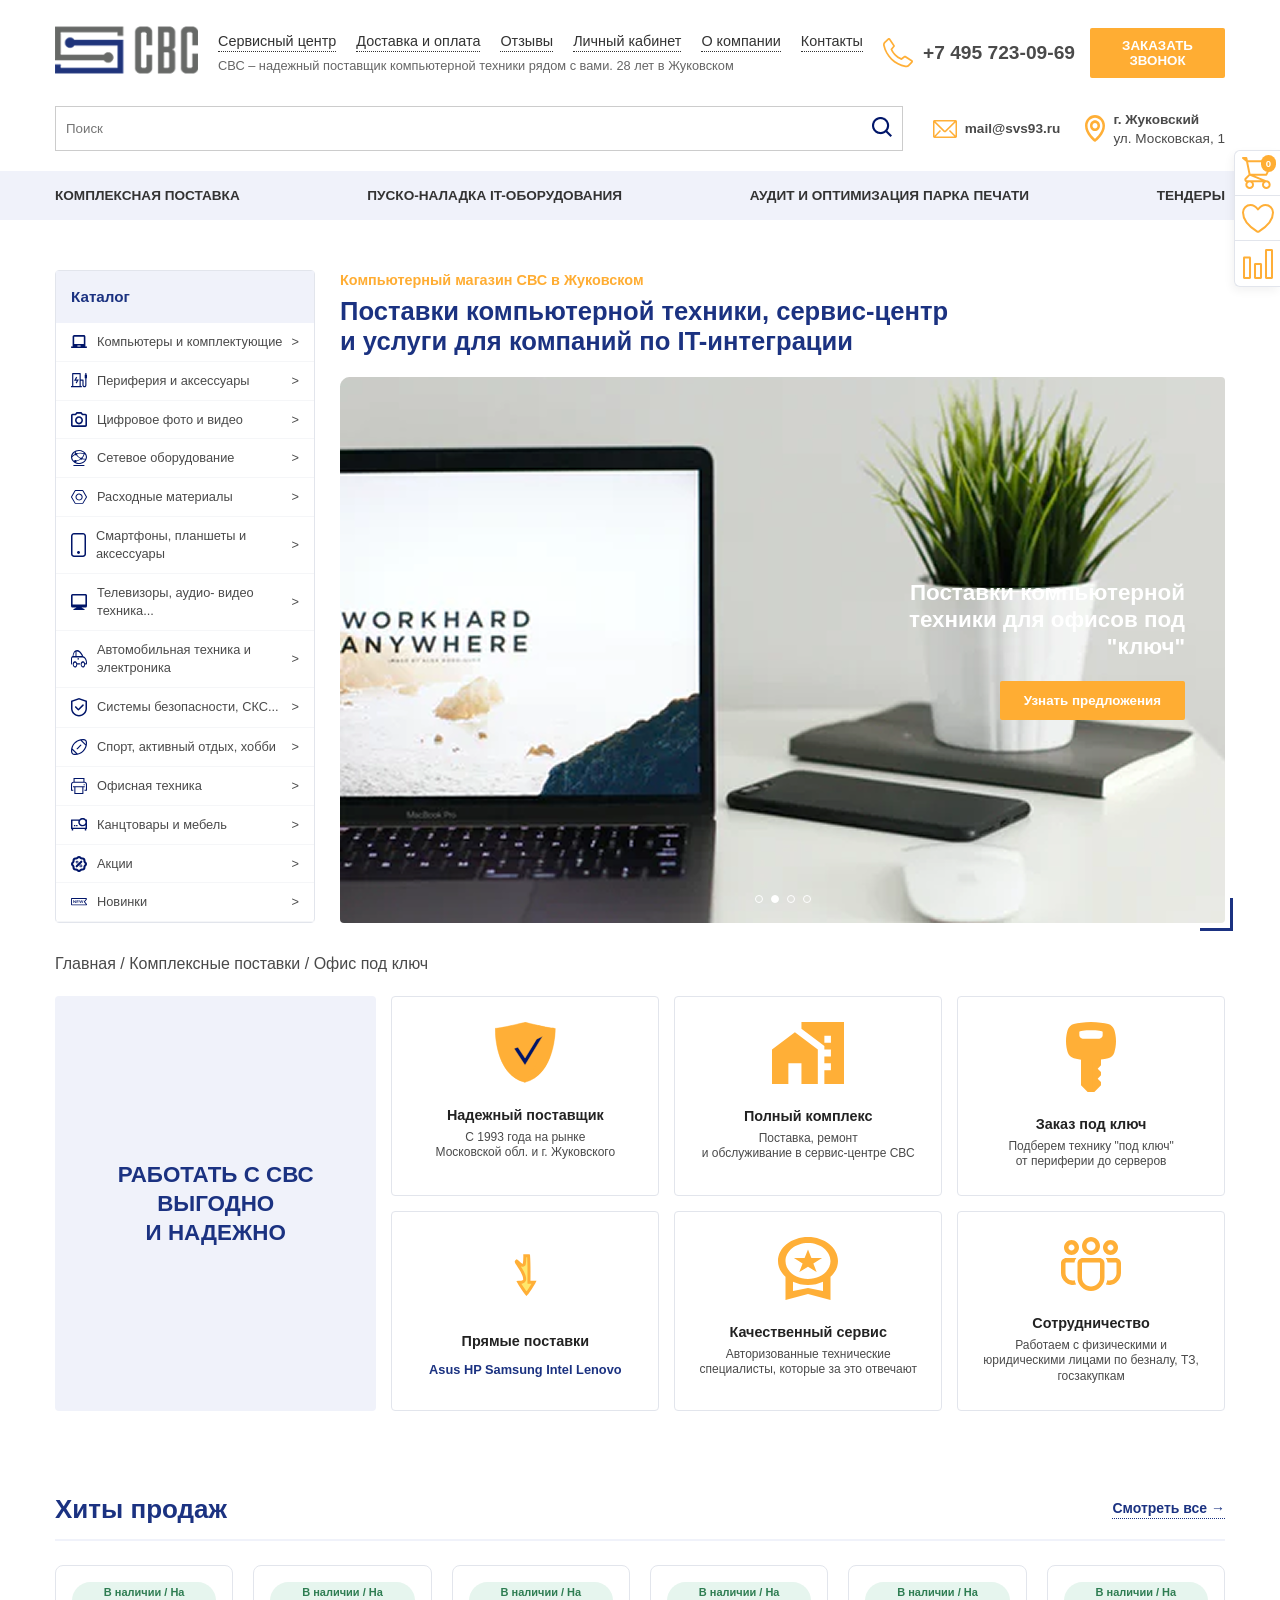
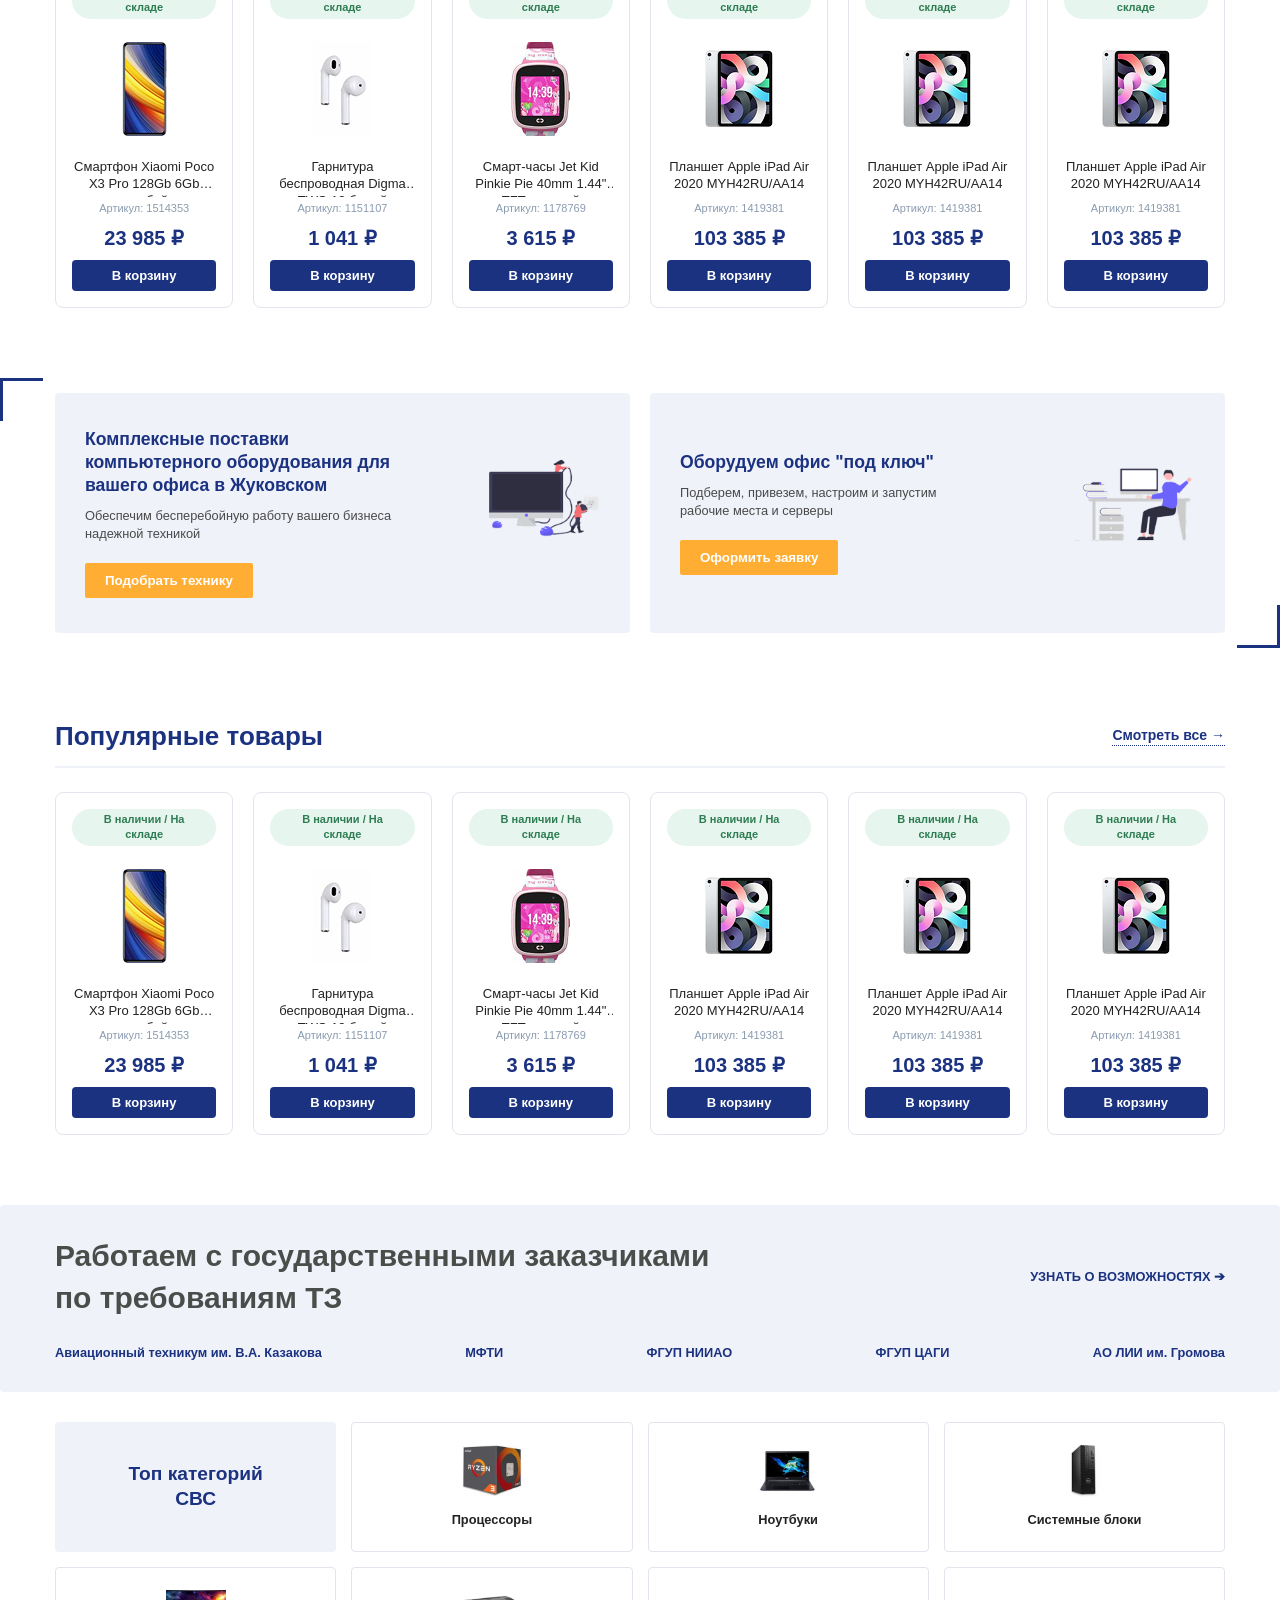
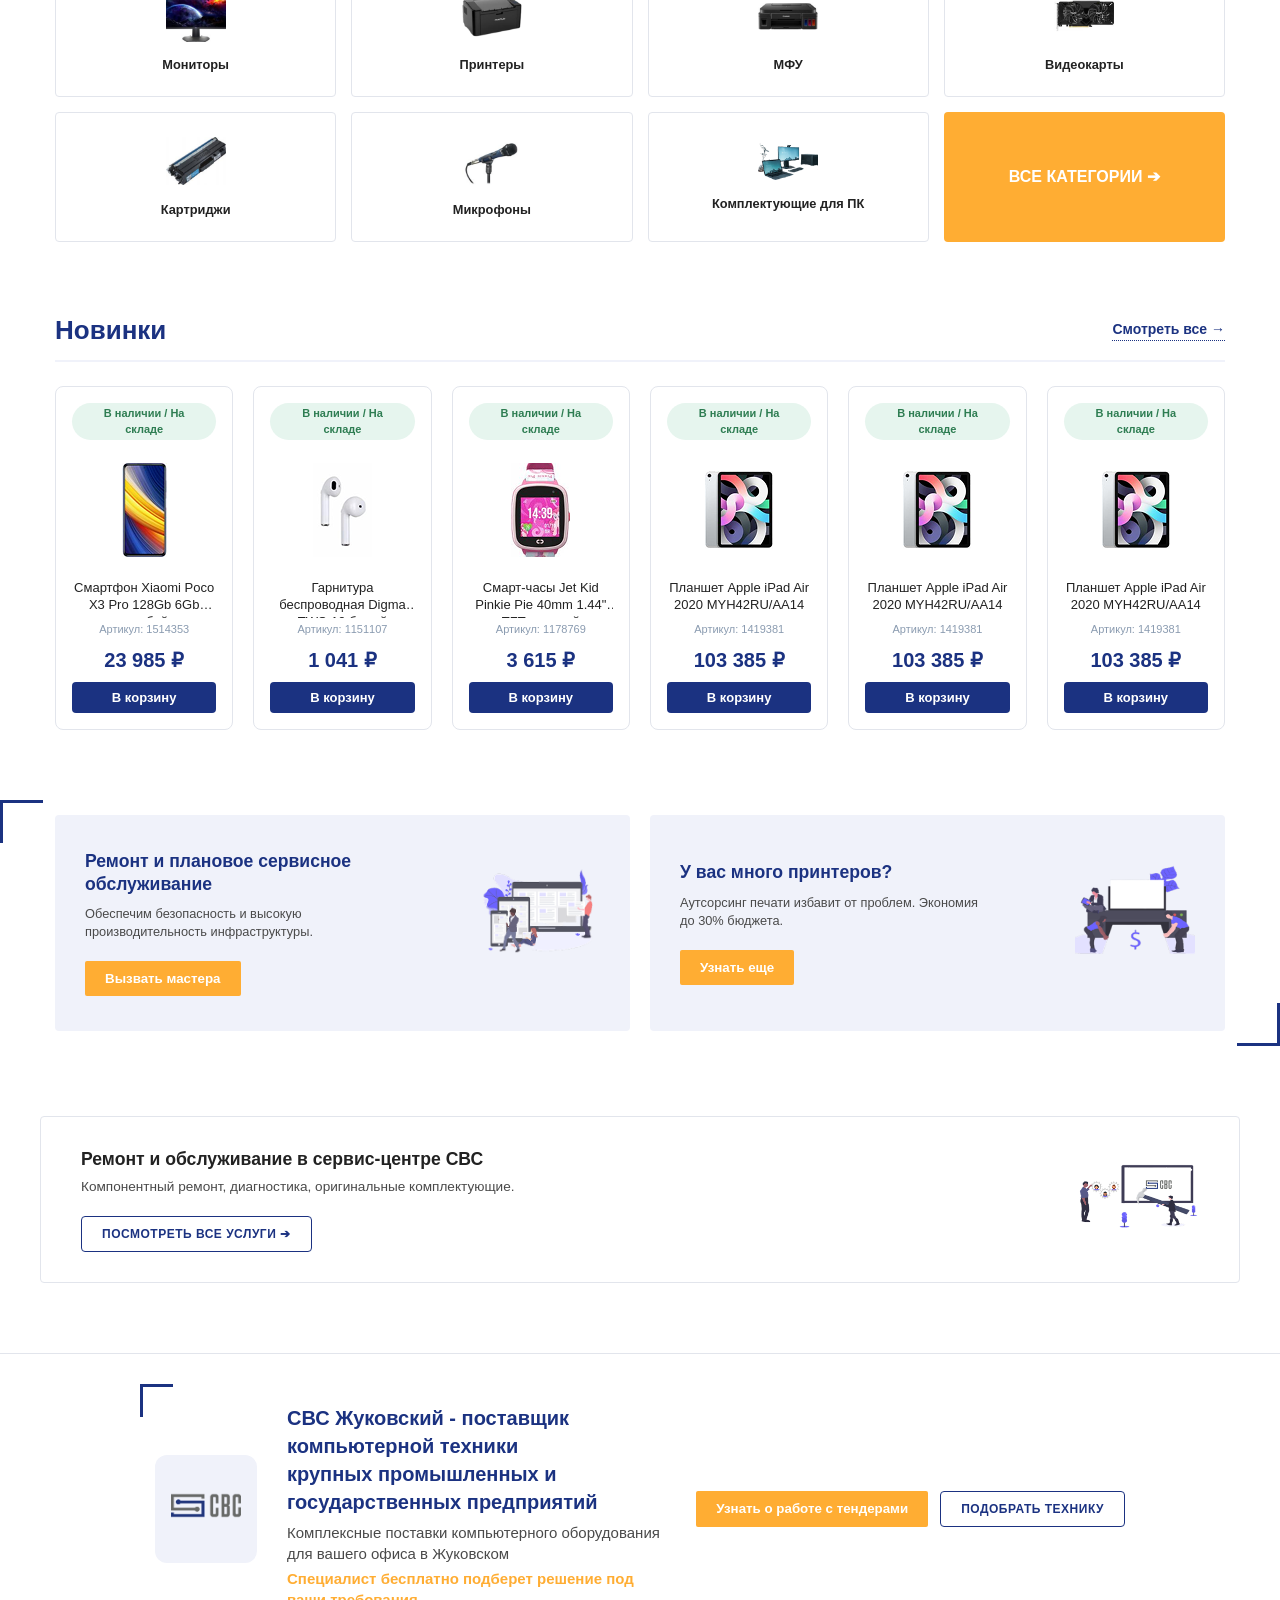
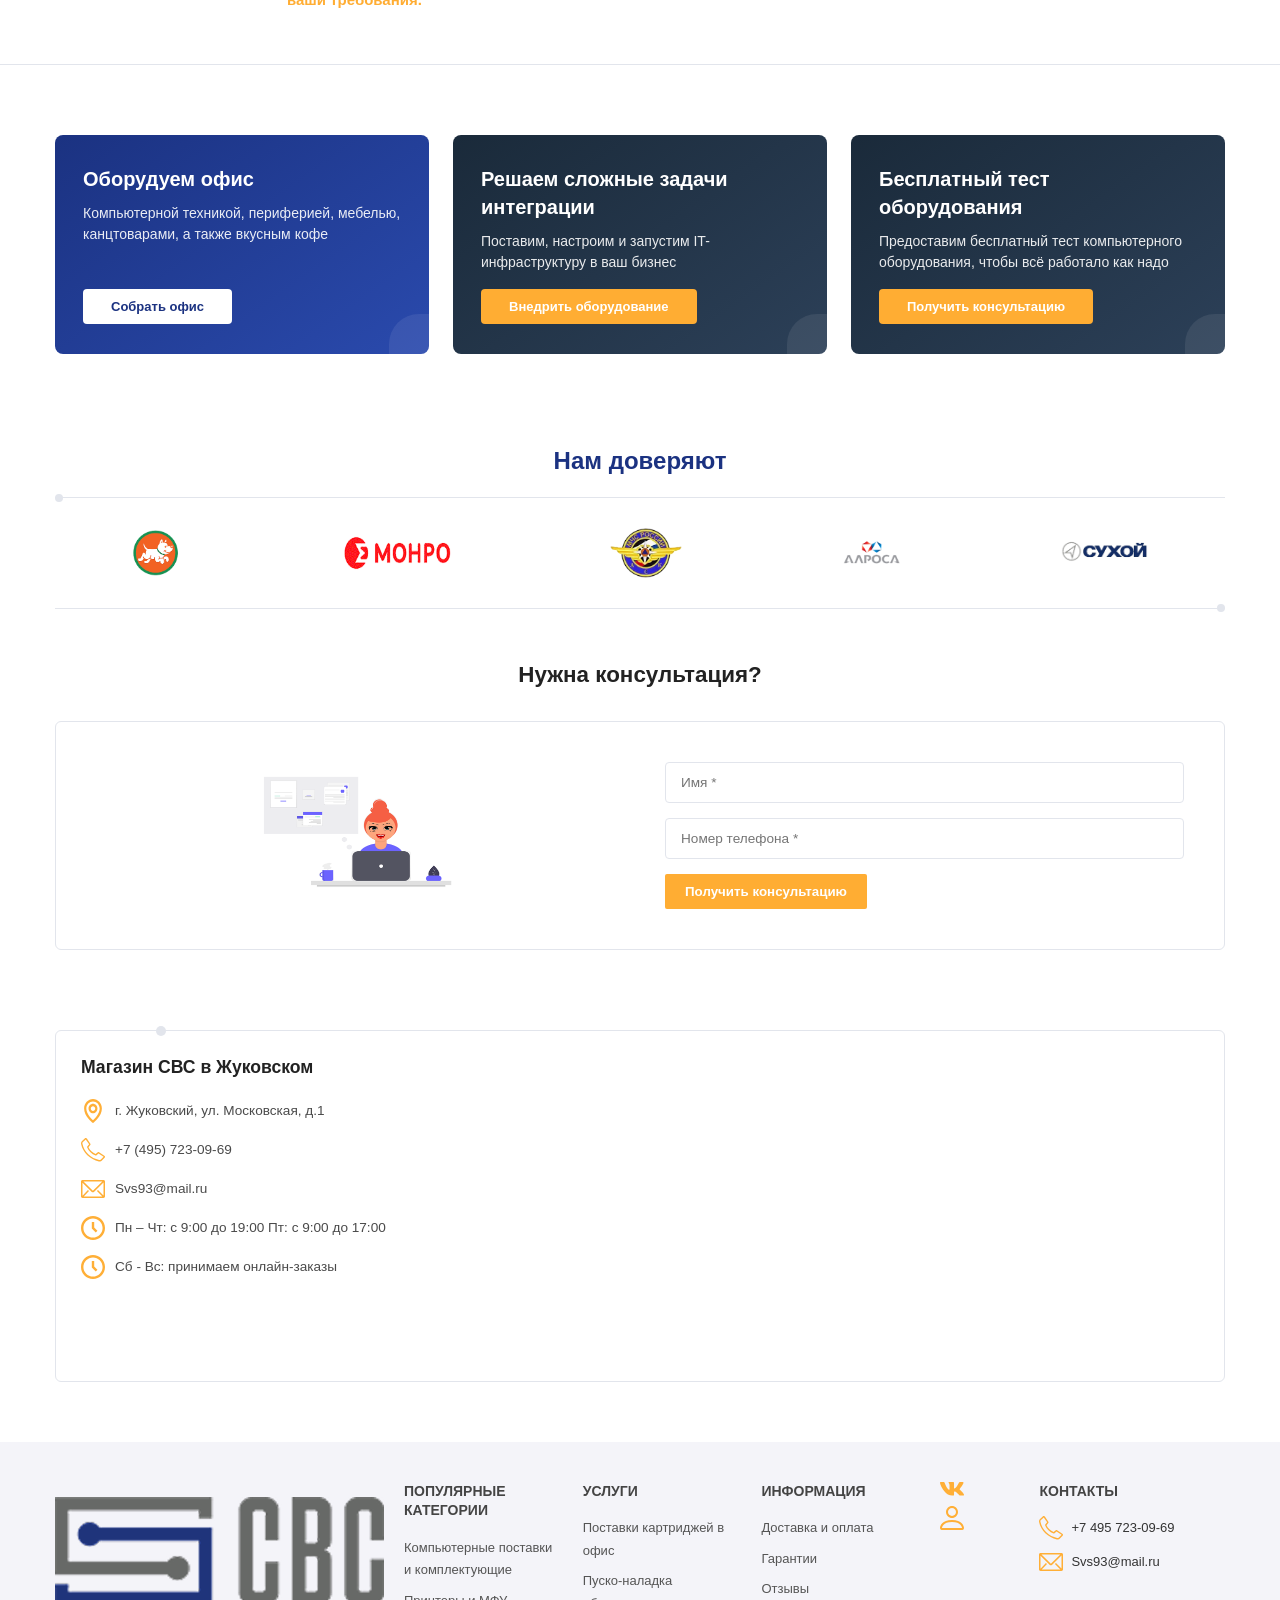
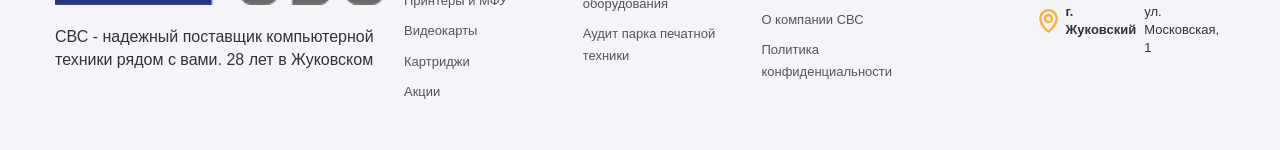
==== pages/office.html @ f5159ec9 "Add files via upload" ====
<!DOCTYPE html>
<html lang="ru">
<head>
    <meta charset="UTF-8">
    <meta name="viewport" content="width=device-width, initial-scale=1.0">
    <link rel="stylesheet" href="office.css">
    <title>СВС — Компьютерный магазин</title>
</head>
<body>

    <div class="side-widget">
        <div class="side-widget-item"><img src="../icons/cart.svg" alt="Корзина"><span class="side-widget-badge">0</span></div>
        <div class="side-widget-item"><img src="../icons/heart.svg" alt="Избранное"></div>
        <div class="side-widget-item"><img src="../icons/rating.svg" alt="Сравнение"></div>
    </div>

    <header class="site-header">
        <div class="container">
            <!-- ===== ВЕРХНЯЯ СТРОКА ===== -->
            <div class="header-top-row">
                <div class="logo-area">
                    <img src="../img/logo.png" alt="СВС" class="header-logo">
                </div>
                
                <div class="header-center-block">
                    <nav class="top-menu">
                        <a href="#">Сервисный центр</a>
                        <a href="#">Доставка и оплата</a>
                        <a href="#">Отзывы</a>
                        <a href="#">Личный кабинет</a>
                        <a href="#">О компании</a>
                        <a href="#">Контакты</a>
                    </nav>
                    <div class="slogan">СВС – надежный поставщик компьютерной техники рядом с вами. 28 лет в Жуковском</div>
                </div>

                <div class="header-contacts-right">
                    <div class="phone-block">
                        <img src="../icons/phone.svg" alt="Телефон" class="phone-icon">
                        <span class="phone-number">+7 495 723-09-69</span>
                    </div>
                    <button class="btn-orange-call">ЗАКАЗАТЬ ЗВОНОК</button>
                </div>
            </div>

            <!-- ===== СРЕДНЯЯ СТРОКА ===== -->
            <div class="header-middle-row">
                <div class="search-box">
                    <input type="text" placeholder="Поиск">
                    <button class="search-btn"><img src="../icons/search.png" alt="Поиск"></button>
                </div>
                <div class="info-contacts">
                    <div class="info-item">
                        <img src="../icons/mail.svg" alt="Email" class="info-icon">
                        <span><b>mail@svs93.ru</b></span>
                    </div>
                    <div class="info-item">
                        <img src="../icons/geo.svg" alt="Адрес" class="info-icon">
                        <span><b>г. Жуковский</b><br>ул. Московская, 1</span>
                    </div>
                </div>
            </div>
        </div>

        <!-- ===== НИЖНЯЯ НАВИГАЦИЯ ===== -->
        <nav class="header-bottom-nav">
            <div class="container nav-links">
                <a href="#">КОМПЛЕКСНАЯ ПОСТАВКА</a>
                <a href="#">ПУСКО-НАЛАДКА IT-ОБОРУДОВАНИЯ</a>
                <a href="#">АУДИТ И ОПТИМИЗАЦИЯ ПАРКА ПЕЧАТИ</a>
                <a href="#">ТЕНДЕРЫ</a>
            </div>
        </nav>
    </header>

    <main>
        <!-- ===== ГЕРОЙ-СЕКЦИЯ (уже с container) ===== -->
        <section class="hero-section container">
            <aside class="catalog-menu">
                <div class="catalog-header">Каталог</div>
                <ul class="catalog-list">
                    <li class="catalog-item"><div class="catalog-item-left"><img src="../icons/pk.svg" class="catalog-icon"> Компьютеры и комплектующие</div><span>&gt;</span></li>
                    <li class="catalog-item"><div class="catalog-item-left"><img src="../icons/per.svg" class="catalog-icon"> Периферия и аксессуары</div><span>&gt;</span></li>
                    <li class="catalog-item"><div class="catalog-item-left"><img src="../icons/camera.svg" class="catalog-icon"> Цифровое фото и видео</div><span>&gt;</span></li>
                    <li class="catalog-item"><div class="catalog-item-left"><img src="../icons/provolka.svg" class="catalog-icon"> Сетевое оборудование</div><span>&gt;</span></li>
                    <li class="catalog-item"><div class="catalog-item-left"><img src="../icons/gaika.svg" class="catalog-icon"> Расходные материалы</div><span>&gt;</span></li>
                    <li class="catalog-item"><div class="catalog-item-left"><img src="../icons/mp.svg" class="catalog-icon"> Смартфоны, планшеты и аксессуары</div><span>&gt;</span></li>
                    <li class="catalog-item"><div class="catalog-item-left"><img src="../icons/monitor.svg" class="catalog-icon"> Телевизоры, аудио- видео техника...</div><span>&gt;</span></li>
                    <li class="catalog-item"><div class="catalog-item-left"><img src="../icons/auto.svg" class="catalog-icon"> Автомобильная техника и электроника</div><span>&gt;</span></li>
                    <li class="catalog-item"><div class="catalog-item-left"><img src="../icons/shield.svg" class="catalog-icon"> Системы безопасности, СКС...</div><span>&gt;</span></li>
                    <li class="catalog-item"><div class="catalog-item-left"><img src="../icons/sport.svg" class="catalog-icon"> Спорт, активный отдых, хобби</div><span>&gt;</span></li>
                    <li class="catalog-item"><div class="catalog-item-left"><img src="../icons/printer.svg" class="catalog-icon"> Офисная техника</div><span>&gt;</span></li>
                    <li class="catalog-item"><div class="catalog-item-left"><img src="../icons/cam.svg" class="catalog-icon"> Канцтовары и мебель</div><span>&gt;</span></li>
                    <li class="catalog-item"><div class="catalog-item-left"><img src="../icons/actions.svg" class="catalog-icon"> Акции</div><span>&gt;</span></li>
                    <li class="catalog-item"><div class="catalog-item-left"><img src="../icons/new.svg" class="catalog-icon"> Новинки</div><span>&gt;</span></li>
                </ul>
            </aside>

            <div class="hero-slider-wrapper bracket-bottom-right">
                <div class="hero-slider-text">
                    <h3>Компьютерный магазин СВС в Жуковском</h3>
                    <h1>Поставки компьютерной техники, сервис-центр<br>и услуги для компаний по IT-интеграции</h1>
                </div>
                <div class="hero-slider-image">
                    <div class="slider-overlay-text">Поставки компьютерной техники для офисов под "ключ"</div>
                    <button class="btn-orange" style="padding: 12px 24px; z-index: 2;">Узнать предложения</button>
                    <div class="slider-controls">
                        <div class="dot"></div><div class="dot active"></div><div class="dot"></div><div class="dot"></div>
                    </div>
                </div>
            </div>
        </section>
        <div class="container">
            <nav class="breadcrumbs">
                <a href="../index.html">Главная</a>
                <span class="sep">/</span>
                <a href="/catalog">Комплексные поставки</a>
                <span class="sep">/</span>
                <span class="current">Офис под ключ</span>
            </nav>
        </div>
        <!-- ===== ПРЕИМУЩЕСТВА ===== -->
        <section class="benefits-section">
            <div class="container">
                <div class="benefits-grid">
                    <div class="benefit-card span-2-rows">Работать с СВС<br>ВЫГОДНО<br>И НАДЕЖНО</div>
                    <div class="benefit-card">
                        <div class="benefit-icon"><img src="../icons/shield2.svg" alt="check"></div>
                        <h4>Надежный поставщик</h4>
                        <p>С 1993 года на рынке<br>Московской обл. и г. Жуковского</p>
                    </div>
                    <div class="benefit-card">
                        <div class="benefit-icon"><img src="../icons/house.svg" alt="pc"></div>
                        <h4>Полный комплекс</h4>
                        <p>Поставка, ремонт<br>и обслуживание в сервис-центре СВС</p>
                    </div>
                    <div class="benefit-card">
                        <div class="benefit-icon"><img src="../icons/key.svg" alt="key"></div>
                        <h4>Заказ под ключ</h4>
                        <p>Подберем технику "под ключ"<br>от периферии до серверов</p>
                    </div>
                    <div class="benefit-card">
                        <div class="benefit-icon"><img src="../icons/del.svg" alt="delivery"></div>
                        <h4>Прямые поставки</h4>
                        <div class="brands-logos">Asus HP Samsung Intel Lenovo</div>
                    </div>
                    <div class="benefit-card">
                        <div class="benefit-icon"><img src="../icons/medal.svg" alt="medal"></div>
                        <h4>Качественный сервис</h4>
                        <p>Авторизованные технические специалисты, которые за это отвечают</p>
                    </div>
                    <div class="benefit-card">
                        <div class="benefit-icon"><img src="../icons/peoples.svg" alt="users"></div>
                        <h4>Сотрудничество</h4>
                        <p>Работаем с физическими и юридическими лицами по безналу, ТЗ, госзакупкам</p>
                    </div>
                </div>
            </div>
        </section>

        <!-- ===== ТОВАРЫ №1 (ХИТЫ ПРОДАЖ) ===== -->
        <section class="products-carousel">
            <div class="container">
                <div class="products-header">
                    <h2>Хиты продаж</h2>
                    <a href="#" class="view-all">Смотреть все →</a>
                </div>
                <div class="products-grid">
                    <div class="product-card">
                        <div class="product-badge">В наличии / На складе</div>
                        <div class="product-image"><img src="../img/product1.png" alt="Xiaomi Poco X3 Pro"></div>
                        <div class="product-title">Смартфон Xiaomi Poco X3 Pro 128Gb 6Gb голубой</div>
                        <div class="product-art">Артикул: 1514353</div>
                        <div class="product-price">23 985 ₽</div>
                        <button class="btn-add-cart">В корзину</button>
                    </div>
                    <div class="product-card">
                        <div class="product-badge">В наличии / На складе</div>
                        <div class="product-image"><img src="../img/product2.png" alt="Гарнитура Digma"></div>
                        <div class="product-title">Гарнитура беспроводная Digma TWS-10 белый</div>
                        <div class="product-art">Артикул: 1151107</div>
                        <div class="product-price">1 041 ₽</div>
                        <button class="btn-add-cart">В корзину</button>
                    </div>
                    <div class="product-card">
                        <div class="product-badge">В наличии / На складе</div>
                        <div class="product-image"><img src="../img/product3.png" alt="Смарт-часы Jet Kid"></div>
                        <div class="product-title">Смарт-часы Jet Kid Pinkie Pie 40mm 1.44" TFT розовый</div>
                        <div class="product-art">Артикул: 1178769</div>
                        <div class="product-price">3 615 ₽</div>
                        <button class="btn-add-cart">В корзину</button>
                    </div>
                    <div class="product-card">
                        <div class="product-badge">В наличии / На складе</div>
                        <div class="product-image"><img src="../img/product4.png" alt="Apple iPad Air 2020"></div>
                        <div class="product-title">Планшет Apple iPad Air 2020 MYH42RU/AA14</div>
                        <div class="product-art">Артикул: 1419381</div>
                        <div class="product-price">103 385 ₽</div>
                        <button class="btn-add-cart">В корзину</button>
                    </div>
                    <div class="product-card">
                        <div class="product-badge">В наличии / На складе</div>
                        <div class="product-image"><img src="../img/product4.png" alt="Apple iPad Air 2020"></div>
                        <div class="product-title">Планшет Apple iPad Air 2020 MYH42RU/AA14</div>
                        <div class="product-art">Артикул: 1419381</div>
                        <div class="product-price">103 385 ₽</div>
                        <button class="btn-add-cart">В корзину</button>
                    </div>
                    <div class="product-card">
                        <div class="product-badge">В наличии / На складе</div>
                        <div class="product-image"><img src="../img/product4.png" alt="Apple iPad Air 2020"></div>
                        <div class="product-title">Планшет Apple iPad Air 2020 MYH42RU/AA14</div>
                        <div class="product-art">Артикул: 1419381</div>
                        <div class="product-price">103 385 ₽</div>
                        <button class="btn-add-cart">В корзину</button>
                    </div>
                </div>
            </div>
        </section>

        <!-- ===== КОМПЛЕКСНЫЕ ПОСТАВКИ (ПАРНЫЕ БАННЕРЫ) ===== -->
        <section class="bracket-wrapper">
            <div class="container">
                <div class="twin-banners">
                    <div class="twin-card">
                        <div class="twin-info">
                            <h3>Комплексные поставки компьютерного оборудования для вашего офиса в Жуковском</h3>
                            <p>Обеспечим бесперебойную работу вашего бизнеса надежной техникой</p>
                            <button class="btn-orange">Подобрать технику</button>
                        </div>
                        <div class="twin-icon"><img src="../img/undraw_monitor_iqpq-removebg-preview 1.png" alt="pc"></div>
                    </div>
                    <div class="twin-card">
                        <div class="twin-info">
                            <h3>Оборудуем офис "под ключ"</h3>
                            <p>Подберем, привезем, настроим и запустим рабочие места и серверы</p>
                            <button class="btn-orange">Оформить заявку</button>
                        </div>
                        <div class="twin-icon"><img src="../img/ssss.png" alt="admin"></div>
                    </div>
                </div>
            </div>
        </section>

        <!-- ===== ТОВАРЫ №2 (ПОСЛЕ БАННЕРОВ) ===== -->
        <section class="products-carousel">
            <div class="container">
                <div class="products-header">
                    <h2>Популярные товары</h2>
                    <a href="#" class="view-all">Смотреть все →</a>
                </div>
                <div class="products-grid">
                    <div class="product-card">
                        <div class="product-badge">В наличии / На складе</div>
                        <div class="product-image"><img src="../img/product1.png" alt="Xiaomi Poco X3 Pro"></div>
                        <div class="product-title">Смартфон Xiaomi Poco X3 Pro 128Gb 6Gb голубой</div>
                        <div class="product-art">Артикул: 1514353</div>
                        <div class="product-price">23 985 ₽</div>
                        <button class="btn-add-cart">В корзину</button>
                    </div>
                    <div class="product-card">
                        <div class="product-badge">В наличии / На складе</div>
                        <div class="product-image"><img src="../img/product2.png" alt="Гарнитура Digma"></div>
                        <div class="product-title">Гарнитура беспроводная Digma TWS-10 белый</div>
                        <div class="product-art">Артикул: 1151107</div>
                        <div class="product-price">1 041 ₽</div>
                        <button class="btn-add-cart">В корзину</button>
                    </div>
                    <div class="product-card">
                        <div class="product-badge">В наличии / На складе</div>
                        <div class="product-image"><img src="../img/product3.png" alt="Смарт-часы Jet Kid"></div>
                        <div class="product-title">Смарт-часы Jet Kid Pinkie Pie 40mm 1.44" TFT розовый</div>
                        <div class="product-art">Артикул: 1178769</div>
                        <div class="product-price">3 615 ₽</div>
                        <button class="btn-add-cart">В корзину</button>
                    </div>
                    <div class="product-card">
                        <div class="product-badge">В наличии / На складе</div>
                        <div class="product-image"><img src="../img/product4.png" alt="Apple iPad Air 2020"></div>
                        <div class="product-title">Планшет Apple iPad Air 2020 MYH42RU/AA14</div>
                        <div class="product-art">Артикул: 1419381</div>
                        <div class="product-price">103 385 ₽</div>
                        <button class="btn-add-cart">В корзину</button>
                    </div>
                    <div class="product-card">
                        <div class="product-badge">В наличии / На складе</div>
                        <div class="product-image"><img src="../img/product4.png" alt="Apple iPad Air 2020"></div>
                        <div class="product-title">Планшет Apple iPad Air 2020 MYH42RU/AA14</div>
                        <div class="product-art">Артикул: 1419381</div>
                        <div class="product-price">103 385 ₽</div>
                        <button class="btn-add-cart">В корзину</button>
                    </div>
                    <div class="product-card">
                        <div class="product-badge">В наличии / На складе</div>
                        <div class="product-image"><img src="../img/product4.png" alt="Apple iPad Air 2020"></div>
                        <div class="product-title">Планшет Apple iPad Air 2020 MYH42RU/AA14</div>
                        <div class="product-art">Артикул: 1419381</div>
                        <div class="product-price">103 385 ₽</div>
                        <button class="btn-add-cart">В корзину</button>
                    </div>
                </div>
            </div>
        </section>

        <!-- ===== ГОСЗАКУПКИ ===== -->
        <section class="gov-banner">
            <div class="container">
                <div class="gov-header">
                    <h3>Работаем с государственными заказчиками <br>по требованиям ТЗ</h3>
                    <a href="#">УЗНАТЬ О ВОЗМОЖНОСТЯХ ➔</a>
                </div>
                <div class="gov-logos">
                    <div>Авиационный техникум им. В.А. Казакова</div>
                    <div>МФТИ</div>
                    <div>ФГУП НИИАО</div>
                    <div>ФГУП ЦАГИ</div>
                    <div>АО ЛИИ им. Громова</div>
                </div>
            </div>
        </section>

        <!-- ===== ТОП КАТЕГОРИЙ ===== -->
        <section class="category-grid">
            <div class="container">
                <div class="category-grid-wrapper">
                    <!-- Заголовок -->
                    <div class="cat-box title-box">
                        <h3>Топ категорий<br>СВС</h3>
                    </div>
                    
                    <!-- Карточки категорий -->
                    <a href="#" class="cat-box">
                        <div class="cat-img"><img src="../img/proc.png" alt="Процессоры"></div>
                        <div class="cat-title">Процессоры</div>
                    </a>
                    
                    <a href="#" class="cat-box">
                        <div class="cat-img"><img src="../img/nout.png" alt="Ноутбуки"></div>
                        <div class="cat-title">Ноутбуки</div>
                    </a>
                    
                    <a href="#" class="cat-box">
                        <div class="cat-img"><img src="../img/system.png" alt="Системные блоки"></div>
                        <div class="cat-title">Системные блоки</div>
                    </a>
                    
                    <a href="#" class="cat-box">
                        <div class="cat-img"><img src="../img/mon.png" alt="Мониторы"></div>
                        <div class="cat-title">Мониторы</div>
                    </a>
                    
                    <a href="#" class="cat-box">
                        <div class="cat-img"><img src="../img/printer.png" alt="Принтеры"></div>
                        <div class="cat-title">Принтеры</div>
                    </a>
                    
                    <a href="#" class="cat-box">
                        <div class="cat-img"><img src="../img/mfu.png" alt="МФУ"></div>
                        <div class="cat-title">МФУ</div>
                    </a>
                    
                    <a href="#" class="cat-box">
                        <div class="cat-img"><img src="../img/videocards.png" alt="Видеокарты"></div>
                        <div class="cat-title">Видеокарты</div>
                    </a>
                    
                    <a href="#" class="cat-box">
                        <div class="cat-img"><img src="../img/cartridge.png" alt="Картриджи"></div>
                        <div class="cat-title">Картриджи</div>
                    </a>
                    
                    <a href="#" class="cat-box">
                        <div class="cat-img"><img src="../img/myc.png" alt="Микрофоны"></div>
                        <div class="cat-title">Микрофоны</div>
                    </a>
                    
                    <a href="#" class="cat-box">
                        <div class="cat-img"><img src="../img/tech.png" alt="Комплектующие для ПК"></div>
                        <div class="cat-title">Комплектующие для ПК</div>
                    </a>
                    
                    <!-- Кнопка "Все категории" -->
                    <div class="cat-box action-box">ВСЕ КАТЕГОРИИ ➔</div>
                </div>
            </div>
        </section>

        <!-- ===== ТОВАРЫ №3 (ПОСЛЕ КАТЕГОРИЙ) ===== -->
        <section class="products-carousel">
            <div class="container">
                <div class="products-header">
                    <h2>Новинки</h2>
                    <a href="#" class="view-all">Смотреть все →</a>
                </div>
                <div class="products-grid">
                    <div class="product-card">
                        <div class="product-badge">В наличии / На складе</div>
                        <div class="product-image"><img src="../img/product1.png" alt="Xiaomi Poco X3 Pro"></div>
                        <div class="product-title">Смартфон Xiaomi Poco X3 Pro 128Gb 6Gb голубой</div>
                        <div class="product-art">Артикул: 1514353</div>
                        <div class="product-price">23 985 ₽</div>
                        <button class="btn-add-cart">В корзину</button>
                    </div>
                    <div class="product-card">
                        <div class="product-badge">В наличии / На складе</div>
                        <div class="product-image"><img src="../img/product2.png" alt="Гарнитура Digma"></div>
                        <div class="product-title">Гарнитура беспроводная Digma TWS-10 белый</div>
                        <div class="product-art">Артикул: 1151107</div>
                        <div class="product-price">1 041 ₽</div>
                        <button class="btn-add-cart">В корзину</button>
                    </div>
                    <div class="product-card">
                        <div class="product-badge">В наличии / На складе</div>
                        <div class="product-image"><img src="../img/product3.png" alt="Смарт-часы Jet Kid"></div>
                        <div class="product-title">Смарт-часы Jet Kid Pinkie Pie 40mm 1.44" TFT розовый</div>
                        <div class="product-art">Артикул: 1178769</div>
                        <div class="product-price">3 615 ₽</div>
                        <button class="btn-add-cart">В корзину</button>
                    </div>
                    <div class="product-card">
                        <div class="product-badge">В наличии / На складе</div>
                        <div class="product-image"><img src="../img/product4.png" alt="Apple iPad Air 2020"></div>
                        <div class="product-title">Планшет Apple iPad Air 2020 MYH42RU/AA14</div>
                        <div class="product-art">Артикул: 1419381</div>
                        <div class="product-price">103 385 ₽</div>
                        <button class="btn-add-cart">В корзину</button>
                    </div>
                    <div class="product-card">
                        <div class="product-badge">В наличии / На складе</div>
                        <div class="product-image"><img src="../img/product4.png" alt="Apple iPad Air 2020"></div>
                        <div class="product-title">Планшет Apple iPad Air 2020 MYH42RU/AA14</div>
                        <div class="product-art">Артикул: 1419381</div>
                        <div class="product-price">103 385 ₽</div>
                        <button class="btn-add-cart">В корзину</button>
                    </div>
                    <div class="product-card">
                        <div class="product-badge">В наличии / На складе</div>
                        <div class="product-image"><img src="../img/product4.png" alt="Apple iPad Air 2020"></div>
                        <div class="product-title">Планшет Apple iPad Air 2020 MYH42RU/AA14</div>
                        <div class="product-art">Артикул: 1419381</div>
                        <div class="product-price">103 385 ₽</div>
                        <button class="btn-add-cart">В корзину</button>
                    </div>
                </div>
            </div>
        </section>

        <!-- ===== РЕМОНТ И СЕРВИС ===== -->
        <section class="bracket-wrapper">
            <div class="container">
                <div class="twin-banners">
                    <div class="twin-card">
                        <div class="twin-info">
                            <h3>Ремонт и плановое сервисное обслуживание</h3>
                            <p>Обеспечим безопасность и высокую производительность инфраструктуры.</p>
                            <button class="btn-orange">Вызвать мастера</button>
                        </div>
                        <div class="twin-icon"><img src="../img/tools.png" alt="tools"></div>
                    </div>
                    <div class="twin-card">
                        <div class="twin-info">
                            <h3>У вас много принтеров?</h3>
                            <p>Аутсорсинг печати избавит от проблем. Экономия до 30% бюджета.</p>
                            <button class="btn-orange">Узнать еще</button>
                        </div>
                        <div class="twin-icon"><img src="../img/money.png" alt="printer"></div>
                    </div>
                </div>
            </div>
        </section>

        <!-- ===== СЕРВИСНЫЙ ЦЕНТР ===== -->
        <!-- ===== СЕРВИСНЫЙ ЦЕНТР ===== -->
        <section class="service-banner">
            <div class="container service-banner-inner">
                <div class="service-banner-content">
                    <h3>Ремонт и обслуживание в сервис-центре СВС</h3>
                    <p>Компонентный ремонт, диагностика, оригинальные комплектующие.</p>
                    <button class="btn-outline">Посмотреть все услуги ➔</button>
                </div>
                <div class="service-ill">
                    <img src="../img/repair.png" alt="repair">
                </div>
            </div>
        </section>

        <!-- ===== СВС ЖУКОВСКИЙ - ПОСТАВЩИК ===== -->
        <section class="supplier-banner">
            <div class="container">
                <div class="supplier-content">
                    <div class="supplier-icon"><img src="../img/logo.png" alt="СВС"></div>
                    <div class="supplier-text">
                        <h3>СВС Жуковский - поставщик компьютерной техники<br>крупных промышленных и государственных предприятий</h3>
                        <p>Комплексные поставки компьютерного оборудования для вашего офиса в Жуковском</p>
                        <p class="supplier-highlight">Специалист бесплатно подберет решение под ваши требования.</p>
                    </div>
                    <div class="supplier-buttons">
                        <button class="btn-orange">Узнать о работе с тендерами</button>
                        <button class="btn-outline">Подобрать технику</button>
                    </div>
                </div>
            </div>
        </section>

        <!-- ===== ОБОРУДУЕМ ОФИС ===== -->
        <section class="office-equip">
            <div class="container">
                <div class="office-equip-grid">
                    <div class="office-card blue-card">
                        <h3>Оборудуем офис</h3>
                        <p>Компьютерной техникой, периферией, мебелью, канцтоварами, а также вкусным кофе</p>
                        <button class="btn-white">Собрать офис</button>
                    </div>
                    <div class="office-card dark-card">
                        <h3>Решаем сложные задачи интеграции</h3>
                        <p>Поставим, настроим и запустим IT-инфраструктуру в ваш бизнес</p>
                        <button class="btn-orange">Внедрить оборудование</button>
                    </div>
                    <div class="office-card dark-card">
                        <h3>Бесплатный тест оборудования</h3>
                        <p>Предоставим бесплатный тест компьютерного оборудования, чтобы всё работало как надо</p>
                        <button class="btn-orange">Получить консультацию</button>
                    </div>
                </div>
            </div>
        </section>

        <!-- ===== НАМ ДОВЕРЯЮТ (БРЕНДЫ) ===== -->
        <section class="trust-section">
            <div class="container">
                <h3>Нам доверяют</h3>
                <div class="trust-line">
                    <img src="../img/c1.png" alt=""><img src="../img/c2.png" alt=""><img src="../img/c3.png" alt=""><img src="../img/c4.png" alt=""><img src="../img/c5.png" alt="">
                </div>
            </div>
        </section>

        <!-- ===== ФОРМА ОБРАТНОЙ СВЯЗИ ===== -->
        <section class="feedback-section">
            <div class="container">
                <div class="feedback-header">
                    <h2>Нужна консультация?</h2>
                </div>
                <div class="feedback-box">
                    <div class="feedback-ill"><img src="../img/sup.png" alt="support"></div>
                    <form>
                        <div class="form-group"><input type="text" placeholder="Имя *"></div>
                        <div class="form-group"><input type="tel" placeholder="Номер телефона *"></div>
                        <button type="button" class="btn-orange">Получить консультацию</button>
                    </form>
                </div>
            </div>
        </section>

        <!-- ===== КАРТА И КОНТАКТЫ ===== -->
        <section class="map-section">
            <div class="container">
                <div class="map-wrapper">
                    <div class="map-info">
                        <h3>Магазин СВС в Жуковском</h3>
                        <ul class="map-list">
                            <li><img src="../icons/geo.svg" alt="Адрес"> г. Жуковский, ул. Московская, д.1</li>
                            <li><img src="../icons/phone.svg" alt="Телефон"> +7 (495) 723-09-69</li>
                            <li><img src="../icons/mail.svg" alt="Email"> Svs93@mail.ru</li>
                            <li><img src="../icons/clock.svg" alt="Часы"> Пн – Чт: с 9:00 до 19:00 Пт: с 9:00 до 17:00</li>
                            <li><img src="../icons/clock.svg" alt="Часы"> Сб - Вс: принимаем онлайн-заказы</li>
                        </ul>
                    </div>
                    <div class="map-frame">
                        <iframe src="https://yandex.ru/map-widget/v1/?um=constructor%3A..." width="100%" height="100%" frameborder="0"></iframe>
                    </div>
                </div>
            </div>
        </section>
    </main>

    <!-- ===== ПОДВАЛ ===== -->
    <footer class="site-footer">
        <div class="container footer-grid">
            <div class="footer-col">
                <img src="../img/logo.png" alt="СВС" class="footer-logo">
                <p>СВС - надежный поставщик компьютерной техники рядом с вами. 28 лет в Жуковском</p>
            </div>

            <div class="footer-col">
                <h5>ПОПУЛЯРНЫЕ КАТЕГОРИИ</h5>
                <ul>
                    <li><a href="#">Компьютерные поставки и комплектующие</a></li>
                    <li><a href="#">Принтеры и МФУ</a></li>
                    <li><a href="#">Видеокарты</a></li>
                    <li><a href="#">Картриджи</a></li>
                    <li><a href="#">Акции</a></li>
                </ul>
            </div>

            <div class="footer-col">
                <h5>УСЛУГИ</h5>
                <ul>
                    <li><a href="#">Поставки картриджей в офис</a></li>
                    <li><a href="#">Пуско-наладка оборудования</a></li>
                    <li><a href="#">Аудит парка печатной техники</a></li>
                </ul>
            </div>

            <div class="footer-col">
                <h5>ИНФОРМАЦИЯ</h5>
                <ul>
                    <li><a href="#">Доставка и оплата</a></li>
                    <li><a href="#">Гарантии</a></li>
                    <li><a href="#">Отзывы</a></li>
                    <li><a href="#">О компании СВС</a></li>
                    <li><a href="#">Политика конфиденциальности</a></li>
                </ul>
            </div>

            <div class="footer-col footer-social">
                <img src="../icons/vk.svg" alt="VK">
                <img src="../icons/us.svg" alt="User">
            </div>

            <div class="footer-col footer-contacts">
                <h5>КОНТАКТЫ</h5>
                <p><img src="../icons/phone.svg" alt="тел"> +7 495 723-09-69</p>
                <p><img src="../icons/mail.svg" alt="почта"> Svs93@mail.ru</p>
                <p><img src="../icons/geo.svg" alt="адрес"> <b>г. Жуковский</b><br>ул. Московская, 1</p>
            </div>
        </div>
    </footer>

</body>
</html>
---- pages/office.css ----
/* --- БАЗОВЫЕ ПЕРЕМЕННЫЕ И СБРОС --- */
:root {
    --cbc-navy: #1b3281;
    --cbc-orange: #ffad33;
    --cbc-orange-hover: #fa9c15;
    --cbc-dark: #222222;
    --cbc-text: #4a4a4a;
    --cbc-gray-light: #f5f6f8;
    --cbc-lavender: #f0f2fa;
    --cbc-border: #e2e5ec;
    --font-main: 'Segoe UI', Tahoma, Geneva, Verdana, sans-serif;
}

* {
    box-sizing: border-box;
    margin: 0;
    padding: 0;
    font-family: var(--font-main);
}

body {
    color: var(--cbc-text);
    background-color: #ffffff;
    line-height: 1.4;
}

a {
    text-decoration: none;
    color: inherit;
}

.container {
    max-width: 1200px;
    margin: 0 auto;
    padding: 0 15px;
}

/* --- ПРАВЫЙ ПЛАВАЮЩИЙ ВИДЖЕТ --- */
.side-widget {
    position: fixed;
    right: 0;
    top: 150px;
    background: #fff;
    border: 1px solid var(--cbc-border);
    border-right: none;
    border-radius: 6px 0 0 6px;
    box-shadow: -2px 4px 10px rgba(0, 0, 0, 0.05);
    z-index: 100;
}

.side-widget-item {
    width: 45px;
    height: 45px;
    display: flex;
    align-items: center;
    justify-content: center;
    border-bottom: 1px solid var(--cbc-border);
    font-size: 1.2rem;
    color: var(--cbc-navy);
    cursor: pointer;
    position: relative;
}

.side-widget-item:last-child {
    border-bottom: none;
}

.side-widget-badge {
    position: absolute;
    top: 4px;
    right: 4px;
    background: var(--cbc-orange);
    color: #fff;
    font-size: 0.6rem;
    padding: 2px 5px;
    border-radius: 10px;
    font-weight: bold;
}

/* --- ШАПКА САЙТА --- */
.site-header {
    width: 100%;
    padding: 20px 0;
    background: #fff;
}

.header-top-row {
    display: flex;
    justify-content: space-between;
    align-items: center;
    gap: 20px;
}

.header-logo {
    height: 60px;
    width: auto;
}

.top-menu {
    display: flex;
    gap: 20px;
    margin-bottom: 5px;
}

.top-menu a {
    white-space: nowrap;
    font-size: 0.9rem;
    color: #333;
    text-decoration: none;
    border-bottom: 1px dotted #333;
}

.slogan {
    font-size: 0.8rem;
    color: #666;
}

.header-contacts-right {
    display: flex;
    align-items: center;
    gap: 15px;
}
.phone-block {
    display: flex;
    align-items: center;
    gap: 10px;
}
.phone-number {
    white-space: nowrap;
    font-weight: bold;
    font-size: 1.2rem;
}

.btn-orange-call {
    background: #ffad33;
    color: white;
    border: none;
    padding: 10px 20px;
    font-weight: bold;
    cursor: pointer;
    border-radius: 2px;
}
.btn-orange {
    background: #ffad33;
    color: white;
    border: none;
    padding: 10px 20px;
    font-weight: bold;
    cursor: pointer;
    border-radius: 2px;
}

.header-middle-row {
    display: flex;
    align-items: center;
    justify-content: space-between;
    margin-top: 20px;
    gap: 30px;
}

.search-box {
    flex: 1;
    display: flex;
    border: 1px solid #ccc;
}

.search-box input {
    flex: 1;
    padding: 10px;
    border: none;
    outline: none;
}

.search-btn {
    padding: 10px;
    background: none;
    border: none;
    cursor: pointer;
}

.info-contacts {
    display: flex;
    gap: 25px;
    font-size: 0.85rem;
}

.info-item {
    display: flex;
    align-items: center;
    gap: 8px;
}

.info-icon {
    font-size: 1.2rem;
}

.header-bottom-nav {
    background: #f0f2fa;
    margin-top: 20px;
    padding: 15px 0;
}

.nav-links {
    display: flex;
    justify-content: space-between;
    font-weight: bold;
    font-size: 0.85rem;
}

.nav-links a {
    color: #333;
    text-decoration: none;
}

/* --- ГЕРОЙ-СЕКЦИЯ (Каталог + Слайдер) --- */
.hero-section {
    display: grid;
    grid-template-columns: 260px 1fr;
    gap: 25px;
    padding: 30px 15px;
}

.catalog-menu {
    border: 1px solid var(--cbc-border);
    border-radius: 4px;
    background: #fff;
}

.catalog-header {
    background: var(--cbc-lavender);
    padding: 15px;
    font-weight: 700;
    color: var(--cbc-navy);
    font-size: 0.95rem;
}

.catalog-list {
    list-style: none;
}

.catalog-item {
    display: flex;
    justify-content: space-between;
    align-items: center;
    padding: 10px 15px;
    border-bottom: 1px solid var(--cbc-gray-light);
    font-size: 0.8rem;
    cursor: pointer;
}

.catalog-item:hover {
    background: var(--cbc-gray-light);
    color: var(--cbc-navy);
}

.catalog-item-left {
    display: flex;
    align-items: center;
    gap: 10px;
}

.catalog-icon {
    color: var(--cbc-navy);
    font-size: 1rem;
    width: 16px;
    text-align: center;
}

.hero-slider-wrapper {
    display: flex;
    flex-direction: column;
    position: relative;
}

.hero-slider-text {
    margin-bottom: 20px;
}

.hero-slider-text h3 {
    color: var(--cbc-orange);
    font-size: 0.9rem;
    font-weight: 700;
    margin-bottom: 5px;
}

.hero-slider-text h1 {
    color: var(--cbc-navy);
    font-size: 1.6rem;
    font-weight: 700;
    line-height: 1.2;
}

.hero-slider-image {
    background: url(../img/image\ 4.png);
    border-radius: 4px;
    flex-grow: 1;
    position: relative;
    display: flex;
    flex-direction: column;
    align-items: flex-end;
    justify-content: center;
    padding: 40px;
    color: #fff;
    text-align: right;
    overflow: hidden;
}

.hero-slider-image::before {
    background: url(../img/image\ 3.png);
    font-size: 8rem;
    position: absolute;
    left: 20px;
    top: 20px;
    opacity: 0.3;
}

.slider-overlay-text {
    font-size: 1.4rem;
    font-weight: 700;
    margin-bottom: 20px;
    max-width: 300px;
    z-index: 2;
    line-height: 1.2;
}

.slider-controls {
    position: absolute;
    bottom: 20px;
    left: 50%;
    transform: translateX(-50%);
    display: flex;
    gap: 8px;
    z-index: 2;
}

.dot {
    width: 8px;
    height: 8px;
    border-radius: 50%;
    border: 1px solid #fff;
}

.dot.active {
    background: #fff;
}

.bracket-bottom-right::after {
    content: '';
    position: absolute;
    bottom: -8px;
    right: -8px;
    width: 30px;
    height: 30px;
    border-bottom: 3px solid var(--cbc-navy);
    border-right: 3px solid var(--cbc-navy);
    pointer-events: none;
}

/* --- ПРЕИМУЩЕСТВА --- */
.benefits-section {
    padding: 20px 0 40px;
}

.benefits-grid {
    display: grid;
    grid-template-columns: 1.2fr repeat(3, 1fr);
    gap: 15px;
}

.benefit-card {
    border: 1px solid var(--cbc-border);
    border-radius: 4px;
    padding: 25px 20px;
    text-align: center;
    background: #fff;
}

.benefit-card.span-2-rows {
    grid-row: span 2;
    background: var(--cbc-lavender);
    border: none;
    display: flex;
    align-items: center;
    justify-content: center;
    color: var(--cbc-navy);
    font-size: 1.4rem;
    font-weight: 700;
    text-transform: uppercase;
    line-height: 1.3;
}

.benefit-icon {
    font-size: 2rem;
    color: var(--cbc-orange);
    margin-bottom: 10px;
}

.benefit-card h4 {
    color: var(--cbc-dark);
    font-size: 0.9rem;
    margin-bottom: 5px;
}

.benefit-card p {
    font-size: 0.75rem;
    color: var(--cbc-text);
    line-height: 1.3;
}

.brands-logos {
    display: flex;
    justify-content: center;
    gap: 10px;
    margin-top: 10px;
    color: var(--cbc-navy);
    font-weight: bold;
    font-size: 0.8rem;
}

/* ==========================================================
   НОВЫЕ БЛОКИ (ПЕРЕДЕЛАННЫЕ В ЕДИНОМ СТИЛЕ)
   ========================================================== */

/* --- 1. ТОВАРЫ (ХИТЫ ПРОДАЖ) --- */
.products-carousel {
    padding: 40px 0;
    background: #ffffff;
}

.products-header {
    display: flex;
    justify-content: space-between;
    align-items: center;
    margin-bottom: 24px;
    border-bottom: 2px solid var(--cbc-lavender);
    padding-bottom: 12px;
}

.products-header h2 {
    font-size: 26px;
    font-weight: 700;
    color: var(--cbc-navy);
}

.products-header .view-all {
    color: var(--cbc-navy);
    font-weight: 600;
    font-size: 14px;
    text-decoration: none;
    border-bottom: 1px dotted var(--cbc-navy);
}

.products-header .view-all:hover {
    color: var(--cbc-orange);
    border-bottom-color: var(--cbc-orange);
}

.products-grid {
    display: grid;
    grid-template-columns: repeat(6, 1fr);
    gap: 20px;
}

.product-card {
    background: #fff;
    border-radius: 8px;
    padding: 16px;
    text-align: center;
    transition: 0.25s;
    border: 1px solid var(--cbc-border);
    position: relative;
    display: flex;
    flex-direction: column;
    justify-content: space-between;
    height: 100%;
}

.product-card:hover {
    box-shadow: 0 6px 20px rgba(27, 50, 129, 0.10);
    transform: translateY(-4px);
    border-color: var(--cbc-navy);
}

.product-card::after {
    content: '';
    position: absolute;
    bottom: -1px;
    left: 20px;
    width: 40px;
    height: 3px;
    background: var(--cbc-orange);
    border-radius: 0 0 4px 4px;
    opacity: 0;
    transition: 0.25s;
}

.product-card:hover::after {
    opacity: 1;
    width: 60px;
}

.product-badge {
    font-size: 11px;
    color: #2e7d52;
    font-weight: 600;
    background: #e6f5ee;
    padding: 3px 12px;
    border-radius: 20px;
    display: inline-block;
    margin-bottom: 10px;
}

.product-image {
    min-height: 120px;
    display: flex;
    align-items: center;
    justify-content: center;
}

.product-image img {
    max-width: 100%;
    max-height: 120px;
    object-fit: contain;
}

.product-title {
    font-size: 13px;
    font-weight: 500;
    color: var(--cbc-dark);
    margin: 10px 0 4px;
    min-height: 38px;
    line-height: 1.3;
    display: -webkit-box;
    -webkit-line-clamp: 2;
    -webkit-box-orient: vertical;
    overflow: hidden;
}

.product-art {
    font-size: 11px;
    color: #8a9bb0;
}

.product-price {
    font-size: 20px;
    font-weight: 700;
    color: var(--cbc-navy);
    margin: 8px 0;
}

.btn-add-cart {
    background: var(--cbc-navy);
    color: #fff;
    border: none;
    padding: 8px 24px;
    border-radius: 4px;
    font-weight: 600;
    font-size: 13px;
    cursor: pointer;
    transition: 0.2s;
    margin-top: auto;
}

.btn-add-cart:hover {
    background: var(--cbc-orange);
}

/* --- АДАПТИВ ДЛЯ ТОВАРОВ --- */
@media (max-width: 1200px) {
    .products-grid {
        grid-template-columns: repeat(4, 1fr);
    }
}

@media (max-width: 992px) {
    .products-grid {
        grid-template-columns: repeat(3, 1fr);
        gap: 16px;
    }
}

@media (max-width: 768px) {
    .products-grid {
        grid-template-columns: repeat(2, 1fr);
        gap: 12px;
    }
    .product-card {
        padding: 12px;
    }
    .product-title {
        font-size: 12px;
        min-height: 32px;
    }
    .product-price {
        font-size: 16px;
    }
    .product-image img {
        max-height: 80px;
    }
}

@media (max-width: 480px) {
    .products-grid {
        grid-template-columns: repeat(2, 1fr);
        gap: 8px;
    }
    .product-card {
        padding: 8px;
    }
    .product-title {
        font-size: 11px;
        min-height: 28px;
    }
    .product-price {
        font-size: 14px;
    }
    .product-image img {
        max-height: 60px;
    }
    .btn-add-cart {
        font-size: 11px;
        padding: 6px 12px;
    }
    .products-header h2 {
        font-size: 18px;
    }
}

/* --- 2. ТОП КАТЕГОРИЙ --- */
.category-grid {
    margin: 30px 0;
}

.category-grid-wrapper {
    display: grid;
    grid-template-columns: repeat(4, 1fr);
    gap: 15px;
}

.cat-box {
    border: 1px solid var(--cbc-border);
    border-radius: 4px;
    padding: 15px;
    min-height: 130px;
    display: flex;
    flex-direction: column;
    justify-content: center;
    align-items: center;
    text-align: center;
    transition: 0.2s;
    background: #fff;
}

.cat-box:hover {
    box-shadow: 0 4px 12px rgba(0, 0, 0, 0.05);
    border-color: #d0d5e0;
}

.cat-img img {
    max-width: 60px;
    height: auto;
    margin-bottom: 8px;
}

.cat-title {
    font-size: 0.8rem;
    font-weight: 700;
    color: var(--cbc-dark);
}

.cat-box.title-box {
    background: var(--cbc-lavender);
    border: none;
}

.cat-box.title-box h3 {
    color: var(--cbc-navy);
    font-size: 1.2rem;
    text-align: center;
    line-height: 1.3;
}

.cat-box.action-box {
    background: var(--cbc-orange);
    border: none;
    color: #fff;
    font-weight: 700;
    font-size: 1rem;
    cursor: pointer;
}

.cat-box.action-box:hover {
    background: var(--cbc-orange-hover);
}

/* --- АДАПТИВ ДЛЯ КАТЕГОРИЙ --- */
@media (max-width: 992px) {
    .category-grid {
        grid-template-columns: repeat(3, 1fr);
        gap: 12px;
    }
    .cat-img img {
        max-width: 50px;
    }
    .cat-box.title-box h3 {
        font-size: 1rem;
    }
}

@media (max-width: 768px) {
    .category-grid {
        grid-template-columns: repeat(2, 1fr);
        gap: 10px;
    }
    .cat-box {
        min-height: 100px;
        padding: 12px;
    }
    .cat-img img {
        max-width: 40px;
    }
    .cat-title {
        font-size: 0.7rem;
    }
    .cat-box.title-box h3 {
        font-size: 0.9rem;
    }
}

@media (max-width: 480px) {
    .category-grid {
        grid-template-columns: repeat(2, 1fr);
        gap: 8px;
    }
    .cat-box {
        min-height: 80px;
        padding: 8px;
    }
    .cat-img img {
        max-width: 32px;
    }
    .cat-title {
        font-size: 0.65rem;
    }
    .cat-box.action-box {
        font-size: 0.8rem;
    }
}

/* --- 3. НАМ ДОВЕРЯЮТ ПОСТАВЛЯТЬ --- */
.trust-delivery {
    background: var(--cbc-lavender);
    padding: 60px 0;
    position: relative;
    margin: 20px 0;
}

.trust-delivery::before {
    content: '';
    position: absolute;
    top: 0;
    left: 30px;
    width: 40px;
    height: 40px;
    border-top: 3px solid var(--cbc-navy);
    border-left: 3px solid var(--cbc-navy);
}

.trust-delivery::after {
    content: '';
    position: absolute;
    bottom: 0;
    right: 30px;
    width: 40px;
    height: 40px;
    border-bottom: 3px solid var(--cbc-navy);
    border-right: 3px solid var(--cbc-navy);
}

.trust-delivery-header h2 {
    text-align: center;
    font-size: 26px;
    font-weight: 700;
    color: var(--cbc-navy);
    margin-bottom: 30px;
}

.trust-delivery-grid {
    display: grid;
    grid-template-columns: repeat(auto-fit, minmax(130px, 1fr));
    gap: 16px;
    max-width: 750px;
    margin: 0 auto;
}

.trust-delivery-item {
    background: #ffffff;
    border-radius: 8px;
    padding: 20px 12px;
    text-align: center;
    border: 1px solid transparent;
    transition: 0.2s;
}

.trust-delivery-item:hover {
    border-color: var(--cbc-navy);
    box-shadow: 0 4px 12px rgba(27, 50, 129, 0.08);
}

.td-icon img {
    width: 44px;
    height: 44px;
    object-fit: contain;
    opacity: 0.8;
    transition: 0.2s;
}

.trust-delivery-item:hover .td-icon img {
    opacity: 1;
    transform: scale(1.05);
}

.trust-delivery-item span {
    display: block;
    font-weight: 600;
    color: var(--cbc-dark);
    font-size: 13px;
    margin-top: 8px;
}

/* --- 4. СВС ЖУКОВСКИЙ - ПОСТАВЩИК (БАННЕР) --- */
.supplier-banner {
    background: #ffffff;
    padding: 50px 0;
    border-top: 1px solid var(--cbc-border);
    border-bottom: 1px solid var(--cbc-border);
    margin: 20px 0;
}

.supplier-content {
    display: flex;
    align-items: center;
    flex-wrap: wrap;
    gap: 30px;
    max-width: 1000px;
    margin: 0 auto;
    padding: 0 15px;
    position: relative;
}

.supplier-content::before {
    content: '';
    position: absolute;
    top: -20px;
    left: 0;
    width: 30px;
    height: 30px;
    border-top: 3px solid var(--cbc-navy);
    border-left: 3px solid var(--cbc-navy);
}

.supplier-icon {
    background: var(--cbc-lavender);
    padding: 16px;
    border-radius: 12px;
    flex-shrink: 0;
}

.supplier-icon img {
    width: 70px;
    height: 70px;
    object-fit: contain;
}

.supplier-text {
    flex: 1;
}

.supplier-text h3 {
    font-size: 20px;
    font-weight: 700;
    color: var(--cbc-navy);
    margin-bottom: 6px;
}

.supplier-text p {
    color: var(--cbc-text);
    font-size: 15px;
    margin: 4px 0;
}

.supplier-text .supplier-highlight {
    font-weight: 600;
    color: var(--cbc-orange);
}

.supplier-buttons {
    display: flex;
    flex-wrap: wrap;
    gap: 12px;
    flex-shrink: 0;
}

.btn-outline {
    background: transparent;
    border: 2px solid var(--cbc-navy);
    color: var(--cbc-navy);
    padding: 10px 24px;
    border-radius: 4px;
    font-weight: 600;
    font-size: 13px;
    cursor: pointer;
    transition: 0.2s;
    text-transform: uppercase;
    letter-spacing: 0.5px;
}

.btn-outline:hover {
    background: var(--cbc-navy);
    color: #fff;
}

/* --- 5. ОБОРУДУЕМ ОФИС --- */
.office-equip {
    padding: 50px 0;
    background: #ffffff;
}

.office-equip-grid {
    display: grid;
    grid-template-columns: repeat(3, 1fr);
    gap: 24px;
}

.office-card {
    padding: 30px 28px;
    border-radius: 8px;
    color: #fff;
    min-height: 200px;
    display: flex;
    flex-direction: column;
    justify-content: space-between;
    position: relative;
    overflow: hidden;
}

.office-card::after {
    content: '';
    position: absolute;
    bottom: 0;
    right: 0;
    width: 60px;
    height: 60px;
    opacity: 0.08;
    background: #fff;
    border-radius: 50% 0 0 0;
    transform: translate(20px, 20px);
}

.office-card h3 {
    font-size: 20px;
    font-weight: 700;
    margin-bottom: 10px;
    position: relative;
    z-index: 1;
}

.office-card p {
    font-size: 14px;
    opacity: 0.9;
    flex: 1;
    margin-bottom: 16px;
    position: relative;
    z-index: 1;
    line-height: 1.5;
}

.office-card .btn-white,
.office-card .btn-orange {
    align-self: flex-start;
    padding: 10px 28px;
    border-radius: 4px;
    font-weight: 600;
    font-size: 13px;
    border: none;
    cursor: pointer;
    transition: 0.2s;
    position: relative;
    z-index: 1;
}

.office-card .btn-white {
    background: #fff;
    color: var(--cbc-navy);
}

.office-card .btn-white:hover {
    background: var(--cbc-lavender);
}

.office-card .btn-orange {
    background: var(--cbc-orange);
    color: #fff;
}

.office-card .btn-orange:hover {
    background: var(--cbc-orange-hover);
}

.blue-card {
    background: linear-gradient(145deg, #1b3281, #2a4aad);
}

.dark-card {
    background: linear-gradient(145deg, #1a2a3a, #2c4058);
}

/* --- СИСТЕМНЫЕ СИННИЕ УГОЛКИ --- */
.bracket-wrapper {
    position: relative;
    padding: 15px 0;
    margin: 30px 0;
}

.bracket-wrapper::before {
    content: '';
    position: absolute;
    top: 0;
    left: 0;
    width: 40px;
    height: 40px;
    border-top: 3px solid var(--cbc-navy);
    border-left: 3px solid var(--cbc-navy);
    pointer-events: none;
}

.bracket-wrapper::after {
    content: '';
    position: absolute;
    bottom: 0;
    right: 0;
    width: 40px;
    height: 40px;
    border-bottom: 3px solid var(--cbc-navy);
    border-right: 3px solid var(--cbc-navy);
    pointer-events: none;
}

/* --- ПАРНЫЕ БАННЕРЫ --- */
.twin-banners {
    display: grid;
    grid-template-columns: 1fr 1fr;
    gap: 20px;
}

.twin-card {
    background: var(--cbc-lavender);
    padding: 35px 30px;
    border-radius: 4px;
    display: flex;
    justify-content: space-between;
    align-items: center;
}

.twin-info {
    max-width: 60%;
}

.twin-info h3 {
    color: var(--cbc-navy);
    font-size: 1.1rem;
    margin-bottom: 10px;
    line-height: 1.3;
}

.twin-info p {
    font-size: 0.8rem;
    margin-bottom: 20px;
}

.twin-icon {
    font-size: 4rem;
}

.twin-icon img {
    max-width: 120px;
    height: auto;
}

/* --- ГОСЗАКУПКИ --- */
.gov-banner {
    background: var(--cbc-lavender);
    padding: 30px;
    border-radius: 4px;
    margin: 30px 0;
}

.gov-header {
    display: flex;
    justify-content: space-between;
    align-items: center;
    margin-bottom: 25px;
}

.gov-header h3 {
    font-size: 30px;
    color: #4A4D4A;
}

.gov-header a {
    font-size: 0.8rem;
    color: var(--cbc-navy);
    font-weight: 700;
}

.gov-logos {
    display: flex;
    justify-content: space-between;
    align-items: center;
    color: var(--cbc-navy);
    font-weight: bold;
    font-size: 0.8rem;
    text-align: center;
}

/* --- СЕРВИСНЫЙ ЦЕНТР --- */
/* --- СЕРВИСНЫЙ ЦЕНТР --- */
.service-banner {
    padding: 40px 0;
    margin: 30px 0;
    background: #fff;
}

.service-banner-inner {
    border: 1px solid var(--cbc-border);
    border-radius: 4px;
    padding: 30px 40px;
    display: flex;
    justify-content: space-between;
    align-items: center;
    gap: 30px;
}

.service-banner-content h3 {
    font-size: 1.1rem;
    color: var(--cbc-dark);
    margin-bottom: 5px;
}

.service-banner-content p {
    font-size: 0.85rem;
    color: var(--cbc-text);
    margin-bottom: 20px;
}

.service-ill {
    flex-shrink: 0;
}

.service-ill img {
    max-width: 120px;
    height: auto;
}

.btn-outline {
    background: transparent;
    border: 1px solid var(--cbc-navy);
    color: var(--cbc-navy);
    padding: 10px 20px;
    border-radius: 4px;
    font-weight: 700;
    font-size: 0.75rem;
    cursor: pointer;
    text-transform: uppercase;
    transition: 0.2s;
}

.btn-outline:hover {
    background: var(--cbc-navy);
    color: #fff;
}

/* --- АДАПТИВ ДЛЯ СЕРВИСНОГО ЦЕНТРА --- */
@media (max-width: 768px) {
    .service-banner {
        padding: 20px 0;
        margin: 20px 0;
    }
    
    .service-banner-inner {
        flex-direction: column;
        text-align: center;
        padding: 20px;
    }
    
    .service-banner-content {
        width: 100%;
    }
    
    .service-banner-content .btn-outline {
        width: 100%;
    }
    
    .service-ill img {
        max-width: 80px;
    }
}

@media (max-width: 480px) {
    .service-banner-inner {
        padding: 15px;
    }
    
    .service-banner-content h3 {
        font-size: 0.95rem;
    }
    
    .service-banner-content p {
        font-size: 0.8rem;
    }
}

/* --- ДОВЕРИЕ --- */
.trust-section {
    margin: 40px 0;
    text-align: center;
    position: relative;
}

.trust-section h3 {
    font-size: 24px;
    color: var(--cbc-navy);
    margin-bottom: 20px;
}

.trust-line {
    border: 1px solid var(--cbc-border);
    border-left: none;
    border-right: none;
    padding: 30px 0;
    display: flex;
    justify-content: space-around;
    align-items: center;
    margin-top: 20px;
    position: relative;
}

.trust-line::before {
    content: '';
    position: absolute;
    top: -4px;
    left: 0;
    width: 8px;
    height: 8px;
    background: var(--cbc-border);
    border-radius: 50%;
}

.trust-line::after {
    content: '';
    position: absolute;
    bottom: -4px;
    right: 0;
    width: 8px;
    height: 8px;
    background: var(--cbc-border);
    border-radius: 50%;
}

.trust-line img {
    max-height: 50px;
    width: auto;
}

/* --- ФОРМА ОБРАТНОЙ СВЯЗИ --- */
.feedback-section {
    margin: 50px 0;
}

.feedback-header {
    text-align: center;
    margin-bottom: 30px;
}

.feedback-header h2 {
    color: var(--cbc-dark);
    font-size: 1.4rem;
    margin-bottom: 5px;
}

.feedback-header p {
    font-size: 0.9rem;
    color: var(--cbc-text);
}

.feedback-box {
    border: 1px solid var(--cbc-border);
    border-radius: 6px;
    padding: 40px;
    display: grid;
    grid-template-columns: 1fr 1fr;
    gap: 50px;
    align-items: center;
}

.feedback-ill {
    text-align: center;
}

.feedback-ill img {
    max-width: 200px;
    height: auto;
}

.form-group {
    margin-bottom: 15px;
}

.form-group input,
.form-group textarea {
    width: 100%;
    padding: 12px 15px;
    border: 1px solid var(--cbc-border);
    border-radius: 4px;
    font-size: 0.85rem;
}

.checkbox-group {
    display: flex;
    align-items: flex-start;
    gap: 10px;
    font-size: 0.7rem;
    color: #888;
    margin-top: 15px;
}

/* --- КАРТА И КОНТАКТЫ --- */
.map-section {
    padding: 30px 0;
    margin: 30px 0;
}

.map-wrapper {
    display: grid;
    grid-template-columns: 1fr 2fr;
    gap: 30px;
    border: 1px solid var(--cbc-border);
    border-radius: 6px;
    padding: 25px;
    position: relative;
    background: #fff;
}

.map-wrapper::before {
    content: '';
    position: absolute;
    top: -5px;
    left: 100px;
    width: 10px;
    height: 10px;
    background: var(--cbc-border);
    border-radius: 50%;
}

.map-info h3 {
    font-size: 1.1rem;
    color: var(--cbc-dark);
    margin-bottom: 20px;
    line-height: 1.3;
}

.map-list {
    list-style: none;
    font-size: 0.85rem;
    color: var(--cbc-text);
    padding: 0;
}

.map-list li {
    margin-bottom: 15px;
    display: flex;
    align-items: center;
    gap: 10px;
}

.map-list img {
    width: 24px;
    height: 24px;
    flex-shrink: 0;
}

.map-frame {
    border-radius: 4px;
    overflow: hidden;
    min-height: 300px;
}

.map-frame iframe {
    display: block;
    width: 100%;
    height: 100%;
    min-height: 300px;
    border: none;
}

/* --- АДАПТИВ ДЛЯ КАРТЫ --- */
@media (max-width: 992px) {
    .map-wrapper {
        grid-template-columns: 1fr;
        gap: 20px;
        padding: 20px;
    }
    .map-wrapper::before {
        display: none;
    }
    .map-frame {
        min-height: 250px;
    }
    .map-frame iframe {
        min-height: 250px;
    }
}

@media (max-width: 768px) {
    .map-section {
        padding: 20px 0;
        margin: 20px 0;
    }
    .map-wrapper {
        padding: 15px;
        gap: 15px;
    }
    .map-list li {
        font-size: 0.8rem;
        margin-bottom: 10px;
    }
    .map-list img {
        width: 20px;
        height: 20px;
    }
    .map-info h3 {
        font-size: 1rem;
    }
    .map-frame {
        min-height: 200px;
    }
    .map-frame iframe {
        min-height: 200px;
    }
}

@media (max-width: 480px) {
    .map-wrapper {
        padding: 12px;
    }
    .map-list li {
        font-size: 0.75rem;
        gap: 8px;
    }
    .map-list img {
        width: 16px;
        height: 16px;
    }
    .map-frame {
        min-height: 180px;
    }
    .map-frame iframe {
        min-height: 180px;
    }
}
/* --- ПОДВАЛ --- */
.site-footer {
    background-color: #f4f4f9;
    padding: 40px 0;
    color: #333;
    font-family: sans-serif;
}

.footer-grid {
    display: grid;
    grid-template-columns: 1.5fr 1fr 1fr 1fr 0.5fr 1fr;
    gap: 20px;
    align-items: start;
}

.footer-col h5 {
    font-size: 14px;
    margin-bottom: 15px;
    color: #444;
}

.footer-col ul {
    list-style: none;
    padding: 0;
}

.footer-col ul li {
    margin-bottom: 8px;
}

.footer-col a {
    text-decoration: none;
    color: #555;
    font-size: 13px;
}

.footer-social {
    display: flex;
    flex-direction: column;
    gap: 10px;
}

.footer-social img {
    width: 24px;
}

.footer-contacts p {
    font-size: 13px;
    margin-bottom: 10px;
    display: flex;
    align-items: center;
    gap: 8px;
}
.footer-contacts img {
    width: 24px;
    height: 24px;
}
.payment-methods img {
    width: 24px;
    height: 24px;
    margin-right: 5px;
}

/* --- АДАПТИВ ДЛЯ ПЛАНШЕТОВ --- */
@media (max-width: 992px) {
    .footer-grid {
        grid-template-columns: repeat(3, 1fr);
    }
    .office-equip-grid {
        grid-template-columns: repeat(2, 1fr);
    }
    .category-grid {
        grid-template-columns: repeat(3, 1fr);
    }
    .hero-section {
        grid-template-columns: 1fr;
    }
    .benefits-grid {
        grid-template-columns: repeat(2, 1fr);
    }
    .benefit-card.span-2-rows {
        grid-row: auto;
    }
    .twin-banners {
        grid-template-columns: 1fr;
    }
    .gov-header {
        flex-direction: column;
        text-align: center;
    }
    .gov-logos {
        flex-wrap: wrap;
        justify-content: center;
        gap: 15px;
    }
    .map-section {
        grid-template-columns: 1fr;
    }
}

/* =======================================================
   АДАПТИВ ДЛЯ МОБИЛЬНЫХ УСТРОЙСТВ (до 768px)
   ======================================================= */
@media (max-width: 768px) {
    html, body {
        overflow-x: hidden;
        width: 100%;
    }
    img {
        max-width: 100%;
        height: auto;
    }

    .side-widget {
        top: auto;
        bottom: 0;
        left: 0;
        width: 100%;
        display: flex;
        flex-direction: row;
        border-radius: 0;
        border: none;
        border-top: 1px solid var(--cbc-border);
    }
    .side-widget-item {
        width: 100%;
        height: 55px;
        border-bottom: none;
        border-right: 1px solid var(--cbc-border);
    }
    .side-widget-item:last-child {
        border-right: none;
    }
    body {
        padding-bottom: 55px;
    }

    .header-top-row {
        flex-direction: column;
        align-items: center;
        text-align: center;
    }
    .top-menu {
        flex-wrap: wrap;
        justify-content: center;
        gap: 10px;
    }
    .header-contacts-right {
        flex-direction: column;
        width: 100%;
    }
    .btn-orange-call, .btn-orange {
        width: 100%;
    }
    .header-middle-row {
        flex-direction: column;
        gap: 15px;
    }
    .search-box {
        width: 100%;
    }
    .info-contacts {
        flex-direction: column;
        align-items: flex-start;
        width: 100%;
        gap: 10px;
    }
    .header-bottom-nav .nav-links {
        flex-wrap: wrap;
        justify-content: center;
        gap: 15px;
        text-align: center;
    }

    .hero-section {
        display: none;
        grid-template-columns: 1fr;
        padding: 15px 0;
    }
    .hero-slider-image {
        display: none;
        min-height: 250px;
        padding: 20px;
    }
    .hero-slider-image::before {
        font-size: 5rem;
        left: 10px;
        top: 10px;
    }
    .hero-slider-text h1 {
        font-size: 1.3rem;
    }
    .slider-overlay-text {
        font-size: 1.1rem;
        margin-bottom: 30px;
    }

    .benefits-grid {
        grid-template-columns: 1fr;
        gap: 10px;
    }
    .benefit-card.span-2-rows {
        grid-row: auto;
        padding: 20px;
        font-size: 1.1rem;
    }

    .twin-banners {
        grid-template-columns: 1fr;
    }
    .twin-card {
        flex-direction: column;
        text-align: center;
        padding: 20px;
    }
    .twin-info {
        max-width: 100%;
    }
    .twin-icon img {
        max-width: 80px;
    }

    .gov-banner {
        padding: 20px;
    }
    .gov-header h3 {
        font-size: 1.5rem;
    }
    .gov-logos {
        flex-wrap: wrap;
        justify-content: center;
        gap: 15px;
    }

    .trust-delivery-grid {
        grid-template-columns: repeat(3, 1fr);
        gap: 12px;
    }
    .trust-delivery-item {
        padding: 14px 8px;
    }
    .td-icon img {
        width: 32px;
        height: 32px;
    }
    .trust-delivery-item span {
        font-size: 11px;
    }
    .trust-delivery::before,
    .trust-delivery::after {
        display: none;
    }

    .supplier-content {
        flex-direction: column;
        text-align: center;
    }
    .supplier-content::before {
        display: none;
    }
    .supplier-buttons {
        justify-content: center;
        width: 100%;
        flex-direction: column;
    }
    .supplier-buttons .btn-orange,
    .supplier-buttons .btn-outline {
        width: 100%;
        text-align: center;
    }
    .supplier-text h3 {
        font-size: 17px;
    }

    .office-equip-grid {
        grid-template-columns: 1fr;
        gap: 16px;
    }
    .office-card {
        padding: 24px 20px;
        min-height: 160px;
    }
    .office-card h3 {
        font-size: 18px;
    }
    .office-card .btn-white,
    .office-card .btn-orange {
        width: 100%;
        text-align: center;
    }

    .service-banner {
        flex-direction: column;
        text-align: center;
        padding: 20px;
        gap: 15px;
    }
    .service-banner .btn-outline {
        width: 100%;
    }
    .service-ill img {
        max-width: 80px;
    }

    .trust-line {
        flex-wrap: wrap;
        gap: 15px;
        border: none;
        padding: 10px 0;
    }
    .trust-line::before, 
    .trust-line::after {
        display: none;
    }
    .trust-line img {
        max-height: 35px;
    }

    .feedback-box {
        grid-template-columns: 1fr;
        padding: 20px;
        gap: 20px;
    }
    .feedback-ill {
        display: none;
    }

    .map-section {
        grid-template-columns: 1fr;
        padding: 20px;
    }
    .map-section::before {
        display: none;
    }
    .map-wrapper {
        height: 250px;
    }
    .map-wrapper iframe {
        height: 250px;
    }

    .footer-grid {
        grid-template-columns: 1fr;
        text-align: center;
        gap: 25px;
    }
    .footer-col img {
        width: 40%;
    }
    .footer-social {
        flex-direction: row;
        justify-content: center;
    }
    .footer-social img {
        width: 20px;
    }
    .footer-contacts p {
        justify-content: center;
    }
    .footer-contacts img {
        width: 12px;
    }
    .payment-methods {
        display: flex;
        justify-content: center;
    }
}

@media (max-width: 480px) {
    .products-grid {
        grid-template-columns: repeat(2, 1fr);
        gap: 8px;
    }
    .product-card {
        padding: 8px;
    }
    .product-title {
        font-size: 11px;
        min-height: 28px;
    }
    .product-price {
        font-size: 14px;
    }
    .product-image img {
        max-height: 60px;
    }
    .btn-add-cart {
        font-size: 11px;
        padding: 6px 12px;
    }
    .products-header h2 {
        font-size: 18px;
    }

    .category-grid {
        grid-template-columns: repeat(2, 1fr);
        gap: 8px;
    }
    .cat-box {
        min-height: 80px;
        padding: 8px;
    }
    .cat-img img {
        max-width: 32px;
    }
    .cat-title {
        font-size: 0.65rem;
    }
    .cat-box.title-box h3 {
        font-size: 0.8rem;
    }
    .cat-box.action-box {
        font-size: 0.8rem;
    }

    .trust-delivery-grid {
        grid-template-columns: repeat(2, 1fr);
    }

    .supplier-buttons {
        flex-direction: column;
    }
}
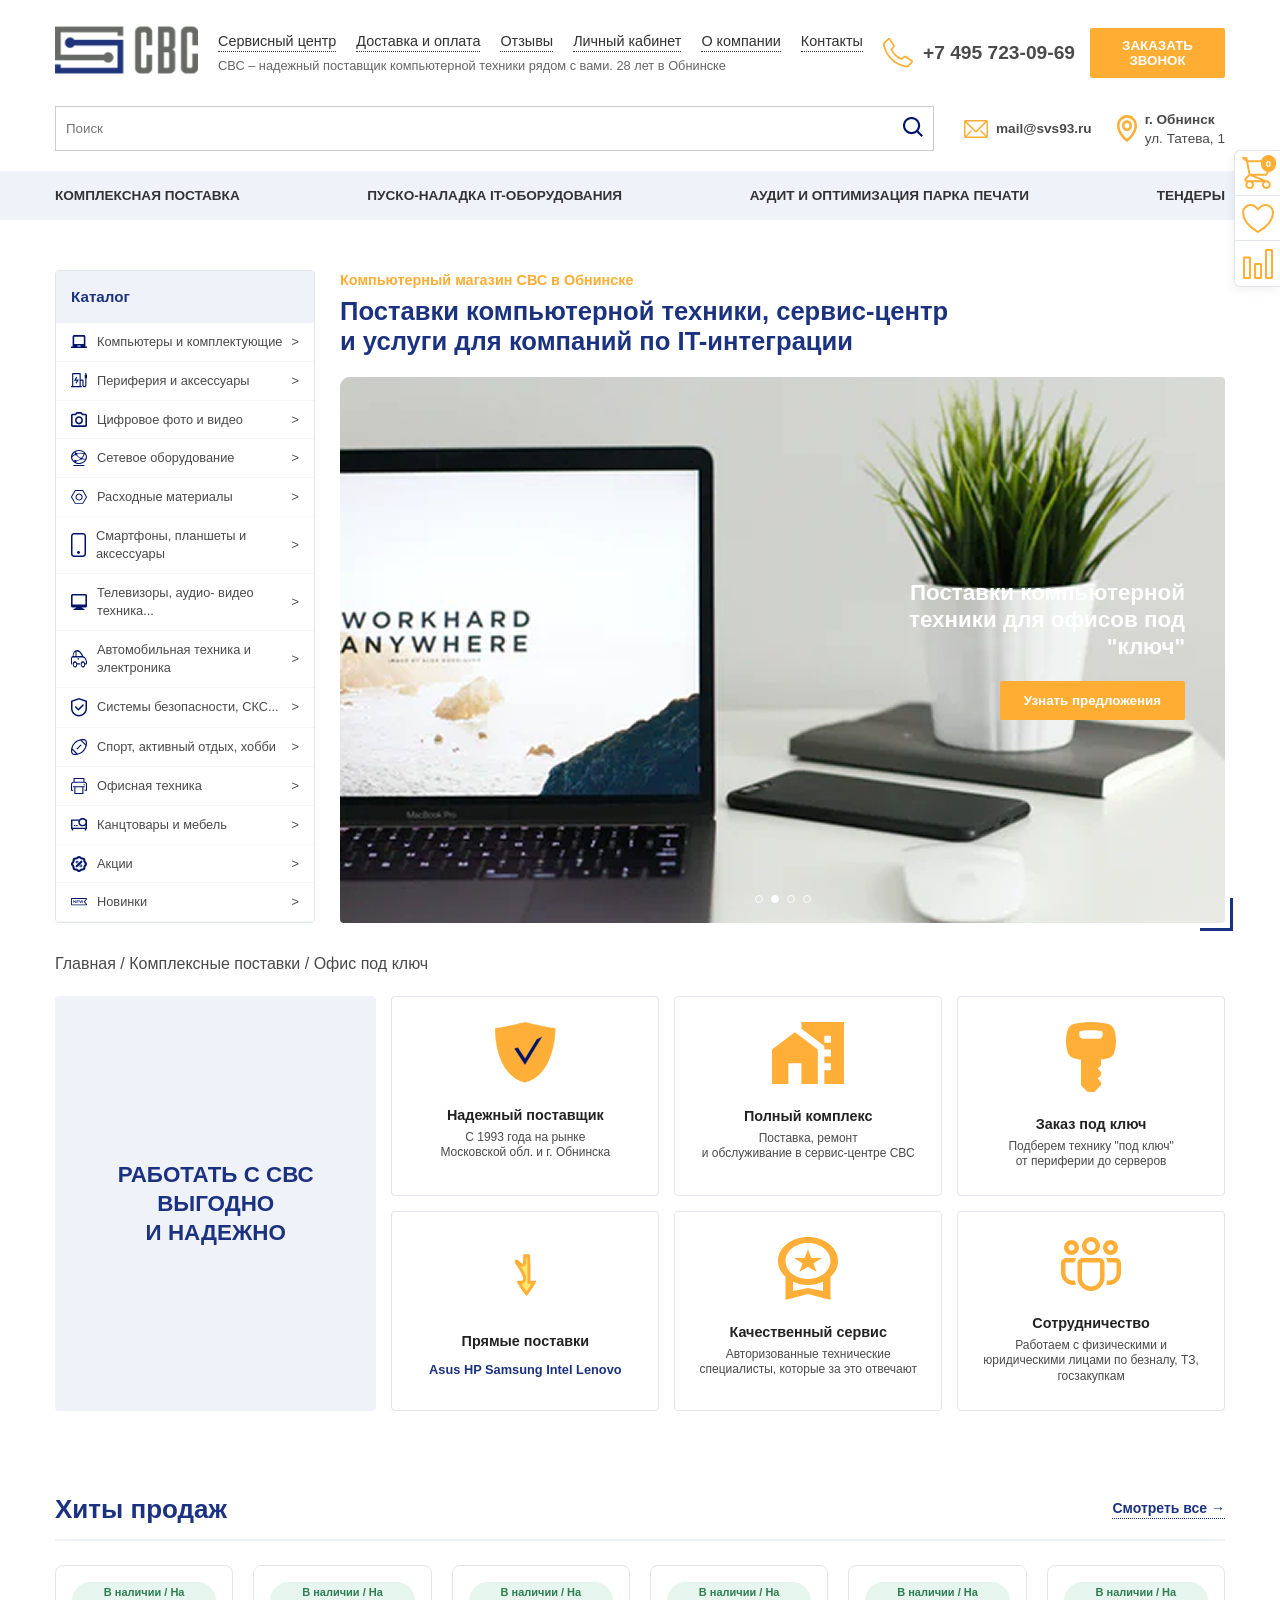
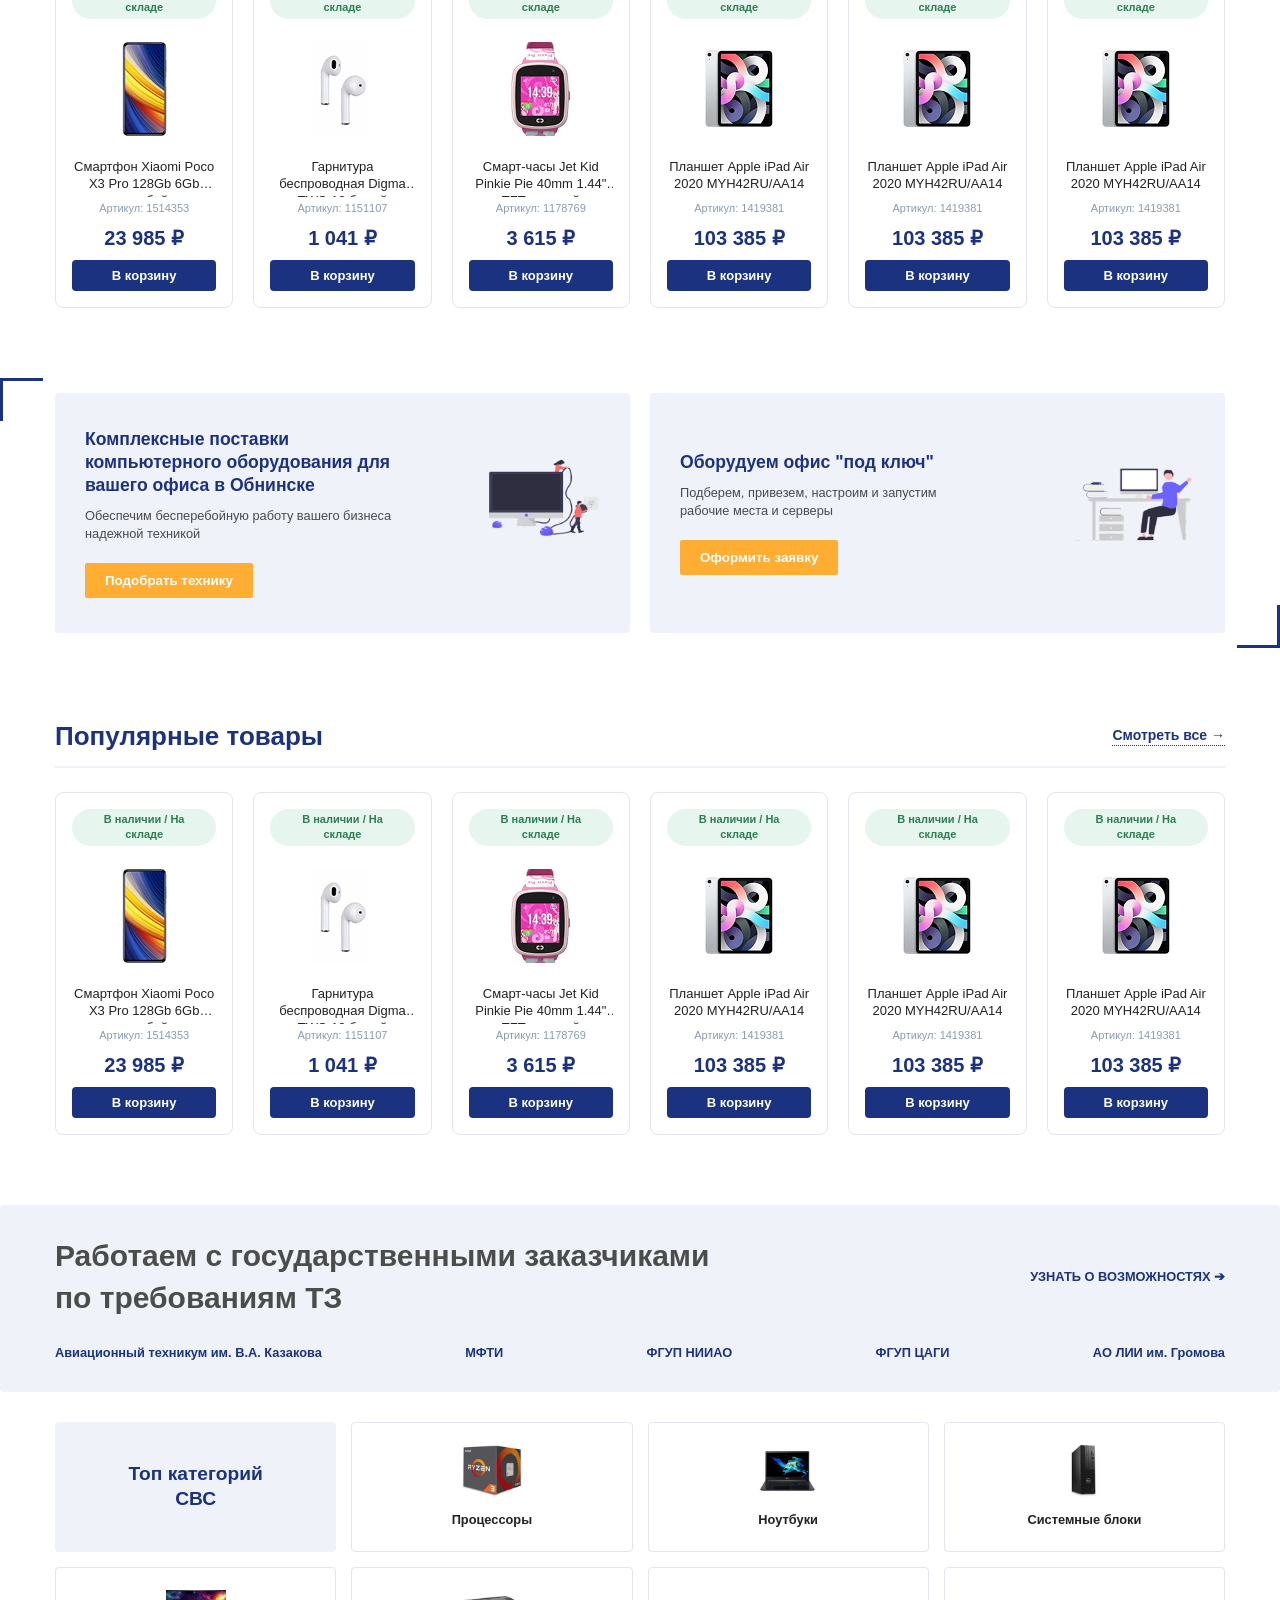
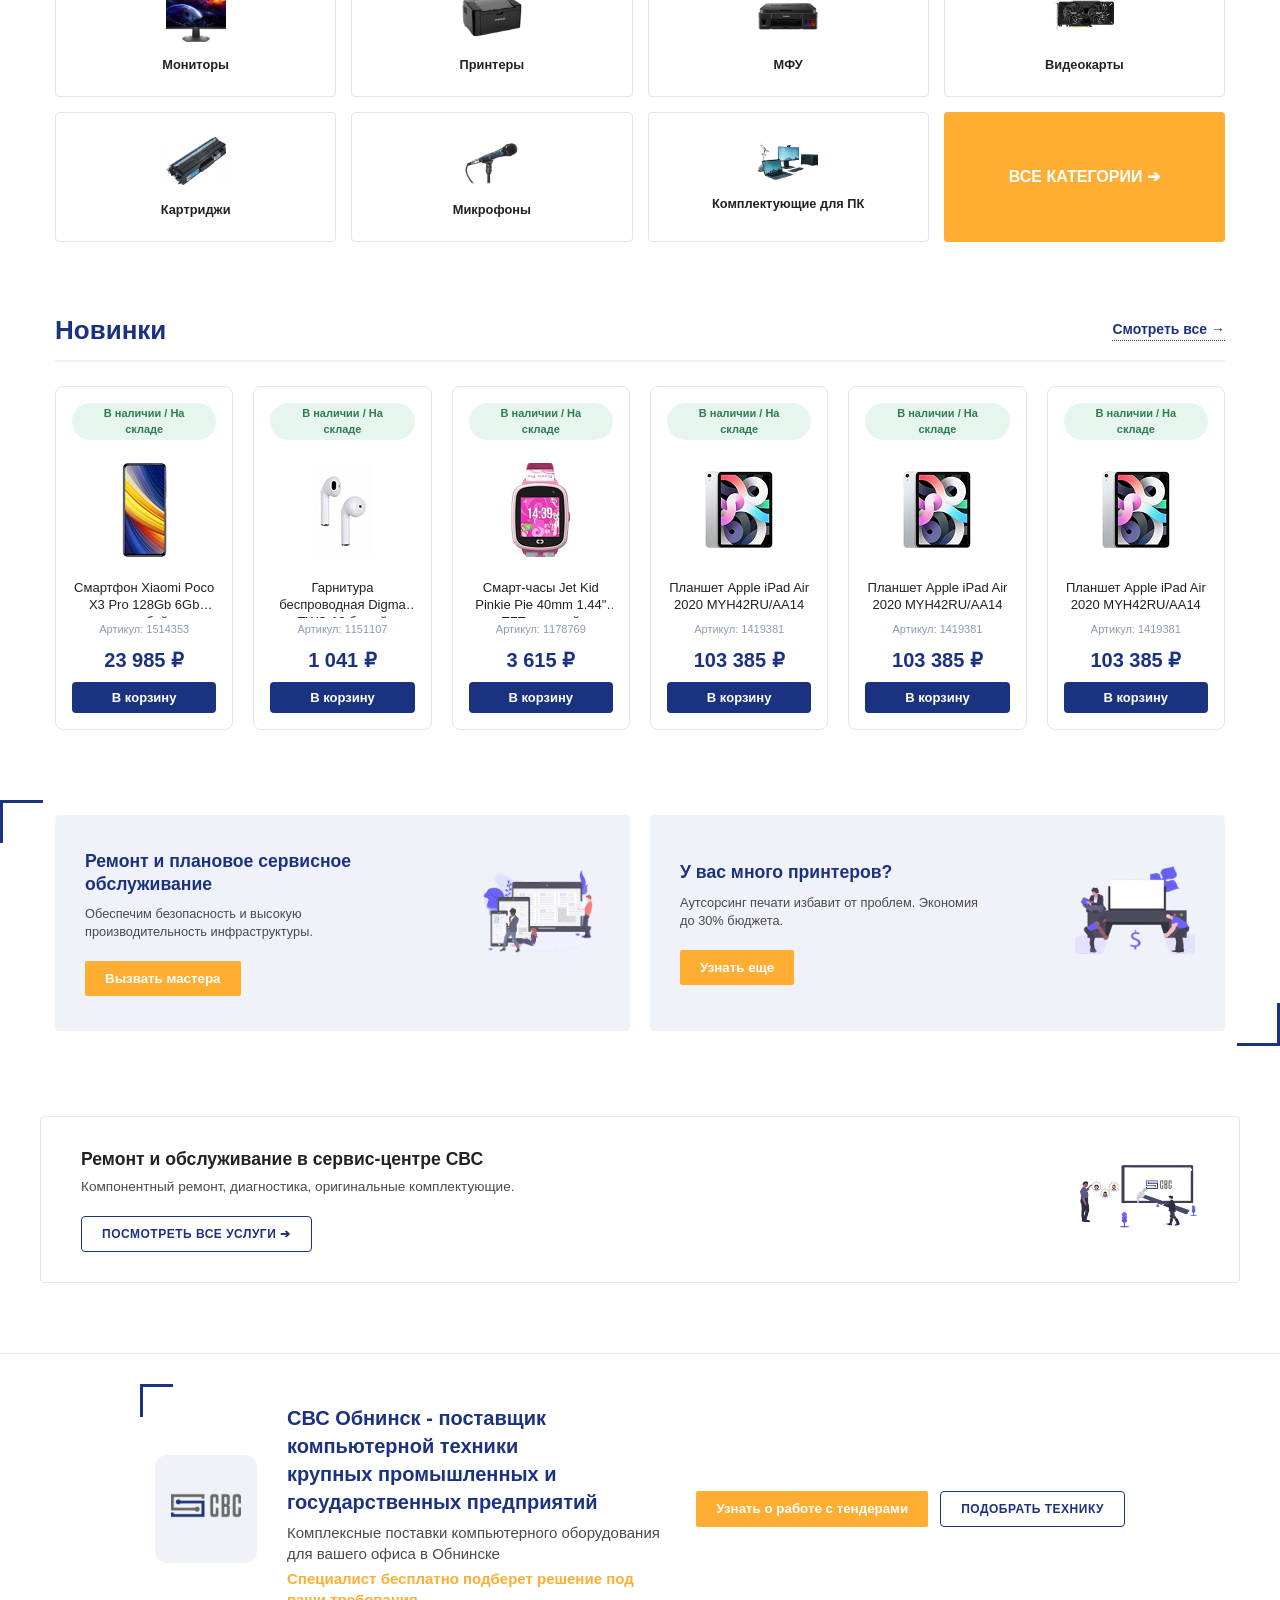
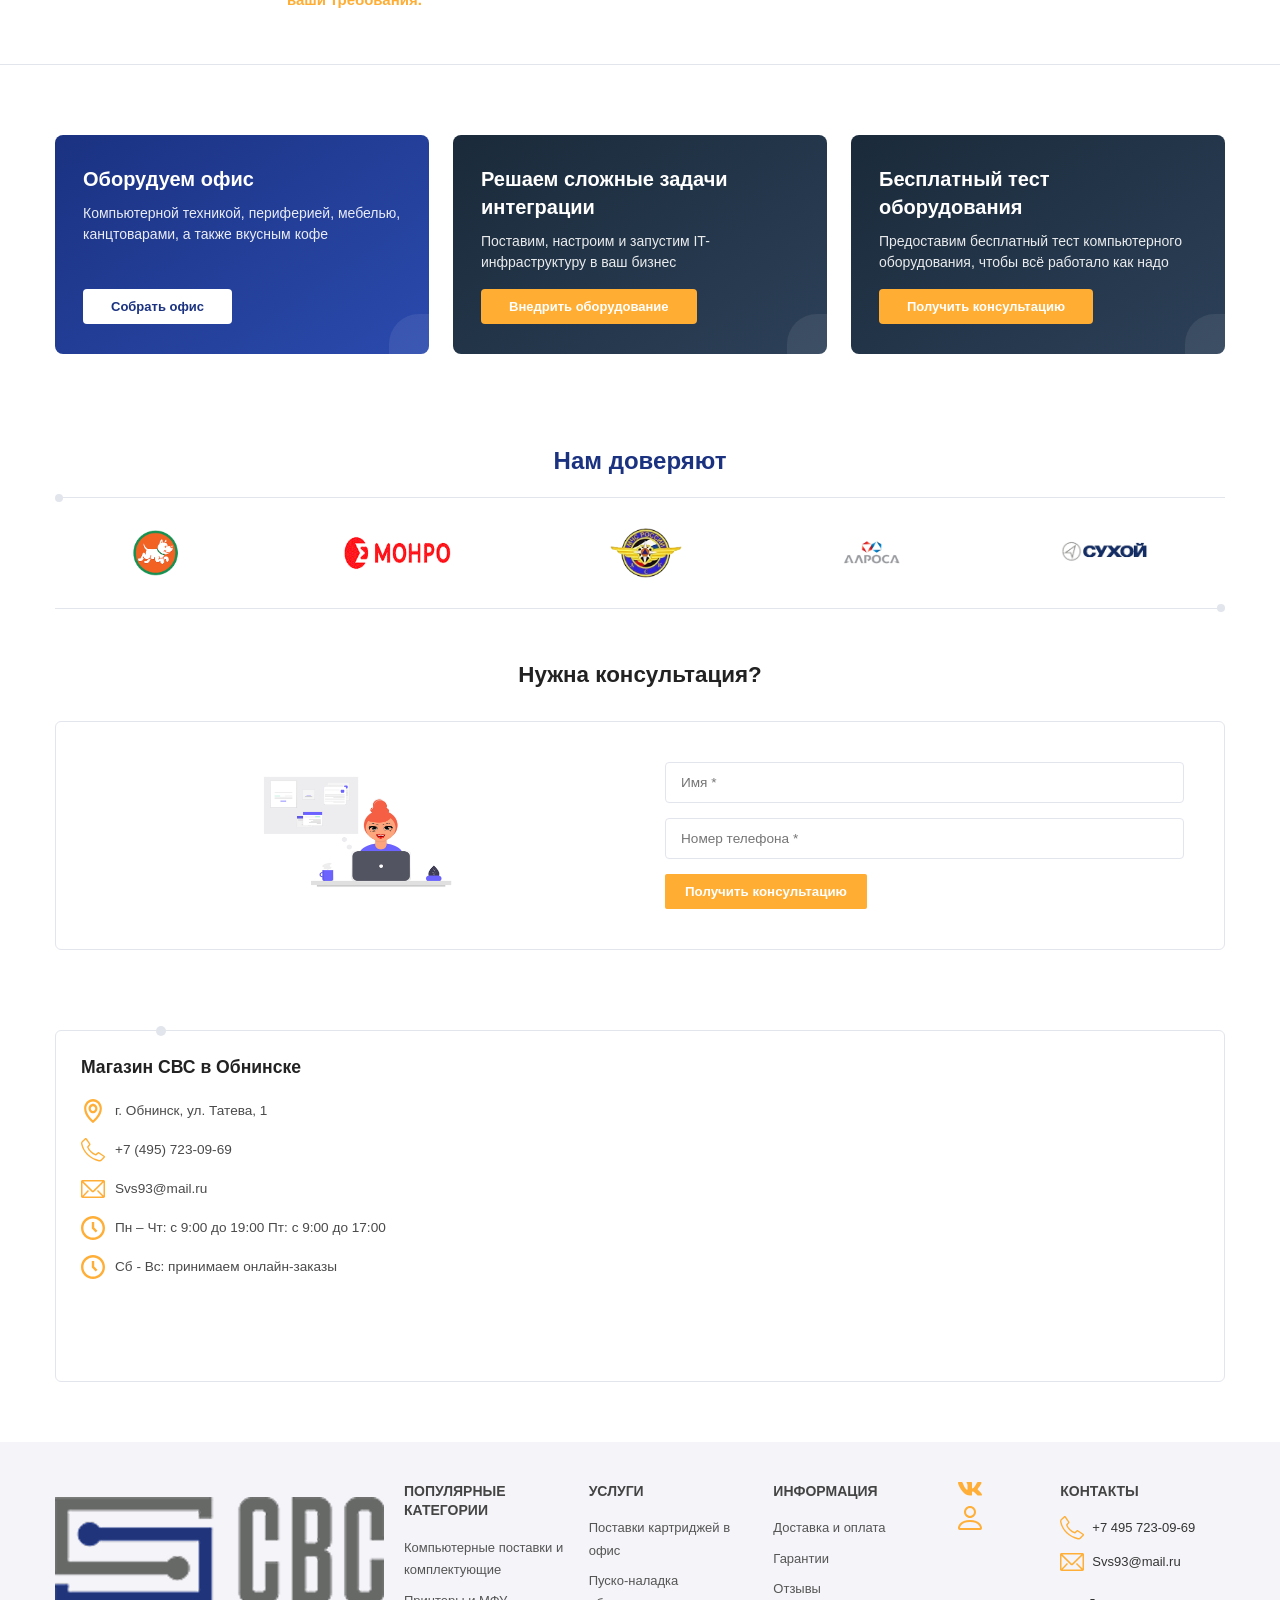
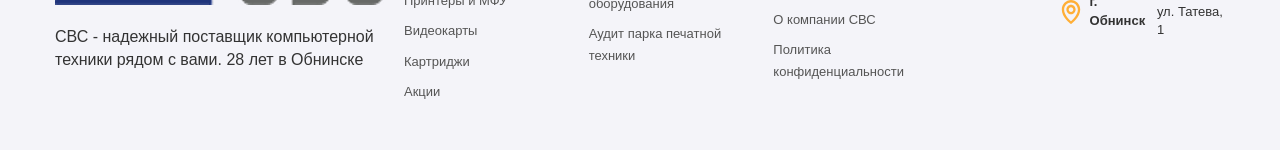
==== commit beccec07: "Add files via upload" ====
--- a/pages/office.html
+++ b/pages/office.html
@@ -31,7 +31,7 @@
                         <a href="#">О компании</a>
                         <a href="#">Контакты</a>
                     </nav>
-                    <div class="slogan">СВС – надежный поставщик компьютерной техники рядом с вами. 28 лет в Жуковском</div>
+                    <div class="slogan">СВС – надежный поставщик компьютерной техники рядом с вами. 28 лет в Обнинске</div>
                 </div>
 
                 <div class="header-contacts-right">
@@ -56,7 +56,7 @@
                     </div>
                     <div class="info-item">
                         <img src="../icons/geo.svg" alt="Адрес" class="info-icon">
-                        <span><b>г. Жуковский</b><br>ул. Московская, 1</span>
+                        <span><b>г. Обнинск</b><br>ул. Татева, 1</span>
                     </div>
                 </div>
             </div>
@@ -98,7 +98,7 @@
 
             <div class="hero-slider-wrapper bracket-bottom-right">
                 <div class="hero-slider-text">
-                    <h3>Компьютерный магазин СВС в Жуковском</h3>
+                    <h3>Компьютерный магазин СВС в Обнинске</h3>
                     <h1>Поставки компьютерной техники, сервис-центр<br>и услуги для компаний по IT-интеграции</h1>
                 </div>
                 <div class="hero-slider-image">
@@ -127,7 +127,7 @@
                     <div class="benefit-card">
                         <div class="benefit-icon"><img src="../icons/shield2.svg" alt="check"></div>
                         <h4>Надежный поставщик</h4>
-                        <p>С 1993 года на рынке<br>Московской обл. и г. Жуковского</p>
+                        <p>С 1993 года на рынке<br>Московской обл. и г. Обнинска</p>
                     </div>
                     <div class="benefit-card">
                         <div class="benefit-icon"><img src="../icons/house.svg" alt="pc"></div>
@@ -224,7 +224,7 @@
                 <div class="twin-banners">
                     <div class="twin-card">
                         <div class="twin-info">
-                            <h3>Комплексные поставки компьютерного оборудования для вашего офиса в Жуковском</h3>
+                            <h3>Комплексные поставки компьютерного оборудования для вашего офиса в Обнинске</h3>
                             <p>Обеспечим бесперебойную работу вашего бизнеса надежной техникой</p>
                             <button class="btn-orange">Подобрать технику</button>
                         </div>
@@ -470,7 +470,6 @@
         </section>
 
         <!-- ===== СЕРВИСНЫЙ ЦЕНТР ===== -->
-        <!-- ===== СЕРВИСНЫЙ ЦЕНТР ===== -->
         <section class="service-banner">
             <div class="container service-banner-inner">
                 <div class="service-banner-content">
@@ -490,8 +489,8 @@
                 <div class="supplier-content">
                     <div class="supplier-icon"><img src="../img/logo.png" alt="СВС"></div>
                     <div class="supplier-text">
-                        <h3>СВС Жуковский - поставщик компьютерной техники<br>крупных промышленных и государственных предприятий</h3>
-                        <p>Комплексные поставки компьютерного оборудования для вашего офиса в Жуковском</p>
+                        <h3>СВС Обнинск - поставщик компьютерной техники<br>крупных промышленных и государственных предприятий</h3>
+                        <p>Комплексные поставки компьютерного оборудования для вашего офиса в Обнинске</p>
                         <p class="supplier-highlight">Специалист бесплатно подберет решение под ваши требования.</p>
                     </div>
                     <div class="supplier-buttons">
@@ -557,9 +556,9 @@
             <div class="container">
                 <div class="map-wrapper">
                     <div class="map-info">
-                        <h3>Магазин СВС в Жуковском</h3>
+                        <h3>Магазин СВС в Обнинске</h3>
                         <ul class="map-list">
-                            <li><img src="../icons/geo.svg" alt="Адрес"> г. Жуковский, ул. Московская, д.1</li>
+                            <li><img src="../icons/geo.svg" alt="Адрес"> г. Обнинск, ул. Татева, 1</li>
                             <li><img src="../icons/phone.svg" alt="Телефон"> +7 (495) 723-09-69</li>
                             <li><img src="../icons/mail.svg" alt="Email"> Svs93@mail.ru</li>
                             <li><img src="../icons/clock.svg" alt="Часы"> Пн – Чт: с 9:00 до 19:00 Пт: с 9:00 до 17:00</li>
@@ -579,7 +578,7 @@
         <div class="container footer-grid">
             <div class="footer-col">
                 <img src="../img/logo.png" alt="СВС" class="footer-logo">
-                <p>СВС - надежный поставщик компьютерной техники рядом с вами. 28 лет в Жуковском</p>
+                <p>СВС - надежный поставщик компьютерной техники рядом с вами. 28 лет в Обнинске</p>
             </div>
 
             <div class="footer-col">
@@ -622,7 +621,7 @@
                 <h5>КОНТАКТЫ</h5>
                 <p><img src="../icons/phone.svg" alt="тел"> +7 495 723-09-69</p>
                 <p><img src="../icons/mail.svg" alt="почта"> Svs93@mail.ru</p>
-                <p><img src="../icons/geo.svg" alt="адрес"> <b>г. Жуковский</b><br>ул. Московская, 1</p>
+                <p><img src="../icons/geo.svg" alt="адрес"> <b>г. Обнинск</b><br>ул. Татева, 1</p>
             </div>
         </div>
     </footer>
--- a/pages/office.css
+++ b/pages/office.css
@@ -27,6 +27,7 @@
 a {
     text-decoration: none;
     color: inherit;
+    transition: 0.2s;
 }
 
 .container {
@@ -59,10 +60,16 @@
     color: var(--cbc-navy);
     cursor: pointer;
     position: relative;
+    transition: 0.2s;
 }
 
 .side-widget-item:last-child {
     border-bottom: none;
+}
+
+.side-widget-item:hover {
+    background: var(--cbc-lavender);
+    color: var(--cbc-orange);
 }
 
 .side-widget-badge {
@@ -108,6 +115,12 @@
     color: #333;
     text-decoration: none;
     border-bottom: 1px dotted #333;
+    transition: 0.2s;
+}
+
+.top-menu a:hover {
+    color: var(--cbc-navy);
+    border-bottom-color: var(--cbc-navy);
 }
 
 .slogan {
@@ -139,7 +152,13 @@
     font-weight: bold;
     cursor: pointer;
     border-radius: 2px;
-}
+    transition: 0.2s;
+}
+.btn-orange-call:hover {
+    background: var(--cbc-orange-hover);
+    transform: scale(1.02);
+}
+
 .btn-orange {
     background: #ffad33;
     color: white;
@@ -148,6 +167,11 @@
     font-weight: bold;
     cursor: pointer;
     border-radius: 2px;
+    transition: 0.2s;
+}
+.btn-orange:hover {
+    background: var(--cbc-orange-hover);
+    transform: scale(1.02);
 }
 
 .header-middle-row {
@@ -176,6 +200,10 @@
     background: none;
     border: none;
     cursor: pointer;
+    transition: 0.2s;
+}
+.search-btn:hover {
+    background: var(--cbc-lavender);
 }
 
 .info-contacts {
@@ -188,6 +216,10 @@
     display: flex;
     align-items: center;
     gap: 8px;
+    transition: 0.2s;
+}
+.info-item:hover {
+    color: var(--cbc-navy);
 }
 
 .info-icon {
@@ -210,6 +242,11 @@
 .nav-links a {
     color: #333;
     text-decoration: none;
+    transition: 0.2s;
+}
+.nav-links a:hover {
+    color: var(--cbc-navy);
+    transform: translateY(-1px);
 }
 
 /* --- ГЕРОЙ-СЕКЦИЯ (Каталог + Слайдер) --- */
@@ -246,11 +283,18 @@
     border-bottom: 1px solid var(--cbc-gray-light);
     font-size: 0.8rem;
     cursor: pointer;
+    transition: 0.2s;
 }
 
 .catalog-item:hover {
     background: var(--cbc-gray-light);
     color: var(--cbc-navy);
+}
+.catalog-item:hover span {
+    transform: translateX(4px);
+}
+.catalog-item span {
+    transition: 0.2s;
 }
 
 .catalog-item-left {
@@ -338,6 +382,12 @@
     height: 8px;
     border-radius: 50%;
     border: 1px solid #fff;
+    cursor: pointer;
+    transition: 0.2s;
+}
+.dot:hover {
+    background: #fff;
+    transform: scale(1.2);
 }
 
 .dot.active {
@@ -373,6 +423,11 @@
     padding: 25px 20px;
     text-align: center;
     background: #fff;
+    transition: 0.3s;
+}
+.benefit-card:hover {
+    box-shadow: 0 8px 24px rgba(27, 50, 129, 0.08);
+    transform: translateY(-4px);
 }
 
 .benefit-card.span-2-rows {
@@ -388,6 +443,10 @@
     text-transform: uppercase;
     line-height: 1.3;
 }
+.benefit-card.span-2-rows:hover {
+    transform: translateY(-4px);
+    box-shadow: 0 8px 24px rgba(27, 50, 129, 0.12);
+}
 
 .benefit-icon {
     font-size: 2rem;
@@ -448,6 +507,7 @@
     font-size: 14px;
     text-decoration: none;
     border-bottom: 1px dotted var(--cbc-navy);
+    transition: 0.2s;
 }
 
 .products-header .view-all:hover {
@@ -563,6 +623,7 @@
 
 .btn-add-cart:hover {
     background: var(--cbc-orange);
+    transform: scale(1.05);
 }
 
 /* --- АДАПТИВ ДЛЯ ТОВАРОВ --- */
@@ -654,6 +715,7 @@
 .cat-box:hover {
     box-shadow: 0 4px 12px rgba(0, 0, 0, 0.05);
     border-color: #d0d5e0;
+    transform: translateY(-2px);
 }
 
 .cat-img img {
@@ -691,6 +753,7 @@
 
 .cat-box.action-box:hover {
     background: var(--cbc-orange-hover);
+    transform: scale(1.02);
 }
 
 /* --- АДАПТИВ ДЛЯ КАТЕГОРИЙ --- */
@@ -800,11 +863,13 @@
     text-align: center;
     border: 1px solid transparent;
     transition: 0.2s;
+    cursor: pointer;
 }
 
 .trust-delivery-item:hover {
     border-color: var(--cbc-navy);
     box-shadow: 0 4px 12px rgba(27, 50, 129, 0.08);
+    transform: translateY(-2px);
 }
 
 .td-icon img {
@@ -993,18 +1058,18 @@
     background: #fff;
     color: var(--cbc-navy);
 }
-
 .office-card .btn-white:hover {
     background: var(--cbc-lavender);
+    transform: scale(1.02);
 }
 
 .office-card .btn-orange {
     background: var(--cbc-orange);
     color: #fff;
 }
-
 .office-card .btn-orange:hover {
     background: var(--cbc-orange-hover);
+    transform: scale(1.02);
 }
 
 .blue-card {
@@ -1060,6 +1125,10 @@
     display: flex;
     justify-content: space-between;
     align-items: center;
+    transition: 0.2s;
+}
+.twin-card:hover {
+    box-shadow: 0 4px 16px rgba(27, 50, 129, 0.06);
 }
 
 .twin-info {
@@ -1111,6 +1180,10 @@
     font-size: 0.8rem;
     color: var(--cbc-navy);
     font-weight: 700;
+    transition: 0.2s;
+}
+.gov-header a:hover {
+    color: var(--cbc-orange);
 }
 
 .gov-logos {
@@ -1122,8 +1195,14 @@
     font-size: 0.8rem;
     text-align: center;
 }
-
-/* --- СЕРВИСНЫЙ ЦЕНТР --- */
+.gov-logos div {
+    transition: 0.2s;
+}
+.gov-logos div:hover {
+    color: var(--cbc-orange);
+    transform: translateY(-1px);
+}
+
 /* --- СЕРВИСНЫЙ ЦЕНТР --- */
 .service-banner {
     padding: 40px 0;
@@ -1178,6 +1257,7 @@
 .btn-outline:hover {
     background: var(--cbc-navy);
     color: #fff;
+    transform: scale(1.02);
 }
 
 /* --- АДАПТИВ ДЛЯ СЕРВИСНОГО ЦЕНТРА --- */
@@ -1270,6 +1350,11 @@
 .trust-line img {
     max-height: 50px;
     width: auto;
+    transition: 0.3s;
+}
+.trust-line img:hover {
+    transform: scale(1.08);
+    filter: brightness(0.95);
 }
 
 /* --- ФОРМА ОБРАТНОЙ СВЯЗИ --- */
@@ -1323,6 +1408,13 @@
     border: 1px solid var(--cbc-border);
     border-radius: 4px;
     font-size: 0.85rem;
+    transition: 0.2s;
+}
+.form-group input:focus,
+.form-group textarea:focus {
+    border-color: var(--cbc-navy);
+    box-shadow: 0 0 0 3px rgba(27, 50, 129, 0.1);
+    outline: none;
 }
 
 .checkbox-group {
@@ -1381,6 +1473,10 @@
     display: flex;
     align-items: center;
     gap: 10px;
+    transition: 0.2s;
+}
+.map-list li:hover {
+    color: var(--cbc-navy);
 }
 
 .map-list img {
@@ -1468,6 +1564,7 @@
         min-height: 180px;
     }
 }
+
 /* --- ПОДВАЛ --- */
 .site-footer {
     background-color: #f4f4f9;
@@ -1502,6 +1599,11 @@
     text-decoration: none;
     color: #555;
     font-size: 13px;
+    transition: 0.2s;
+}
+.footer-col a:hover {
+    color: var(--cbc-navy);
+    padding-left: 4px;
 }
 
 .footer-social {
@@ -1512,6 +1614,10 @@
 
 .footer-social img {
     width: 24px;
+    transition: 0.2s;
+}
+.footer-social img:hover {
+    transform: scale(1.1);
 }
 
 .footer-contacts p {
@@ -1648,7 +1754,6 @@
         padding: 15px 0;
     }
     .hero-slider-image {
-        display: none;
         min-height: 250px;
         padding: 20px;
     }
